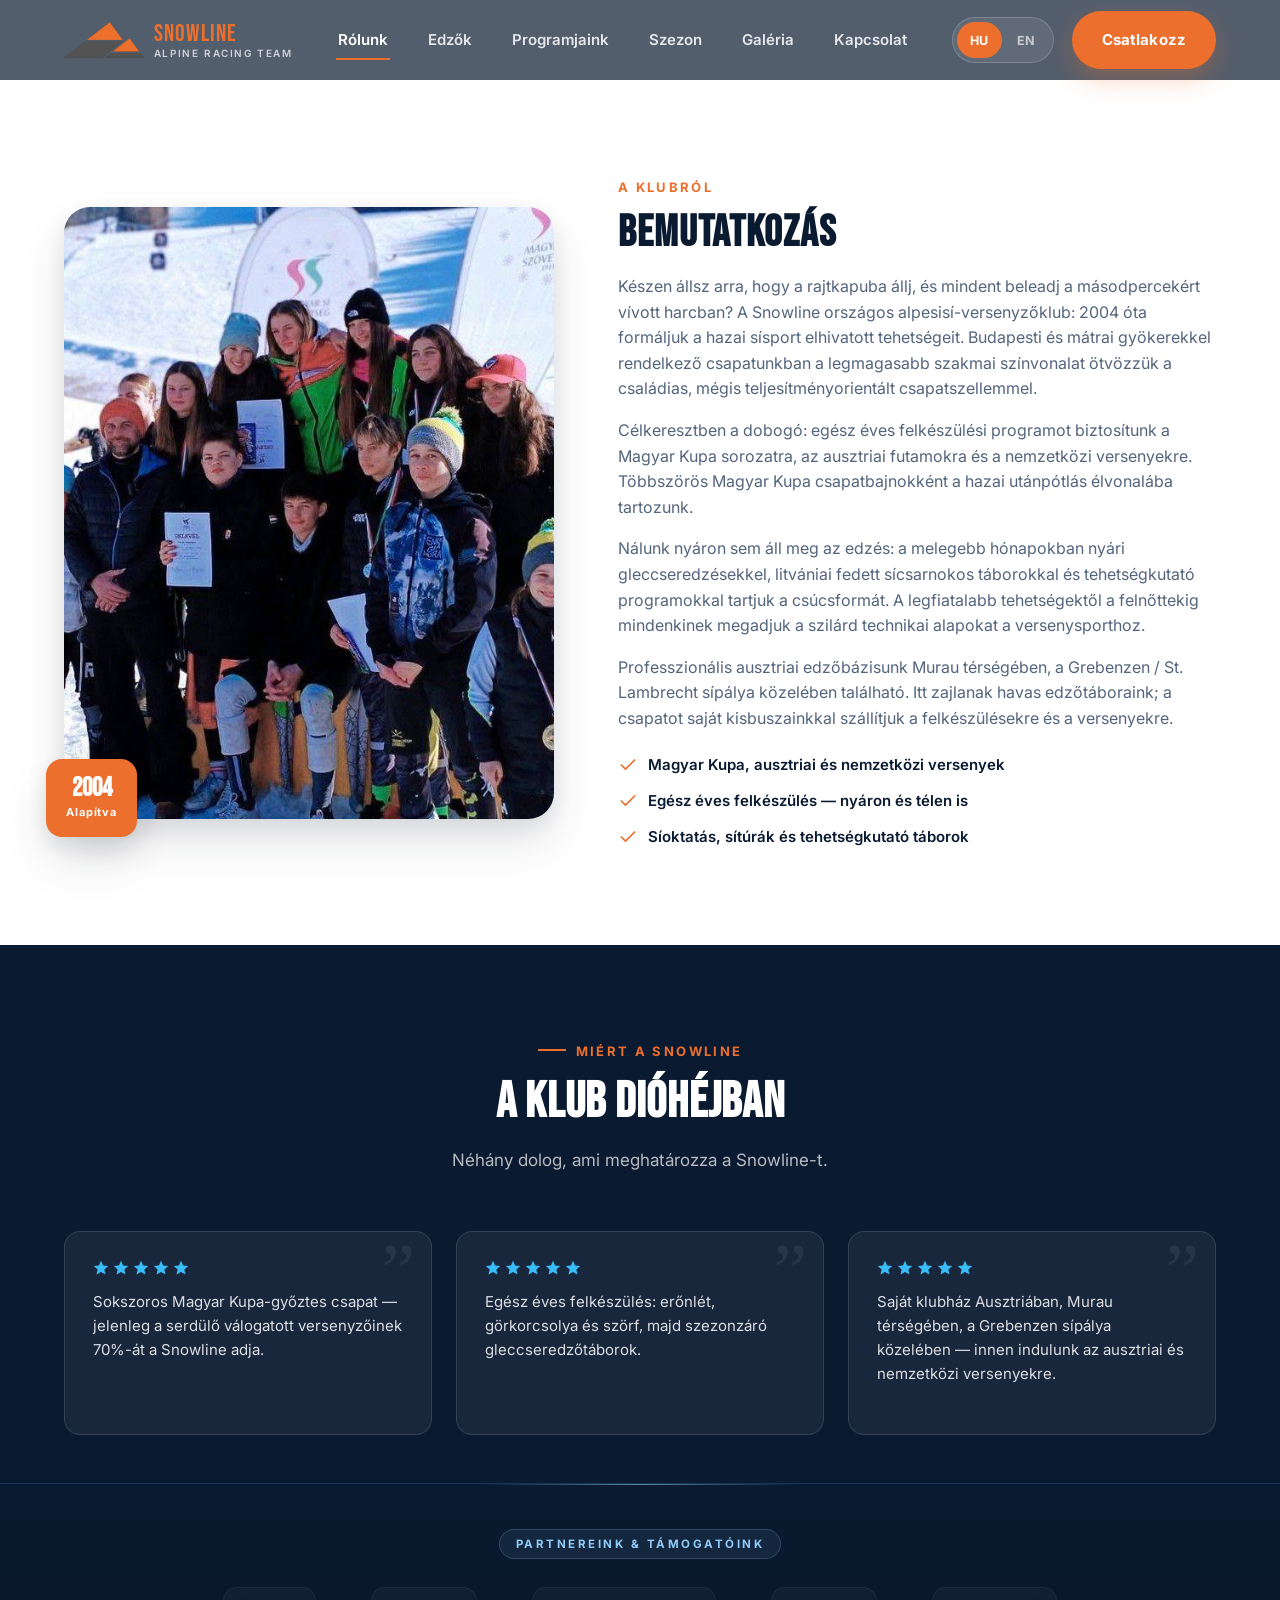
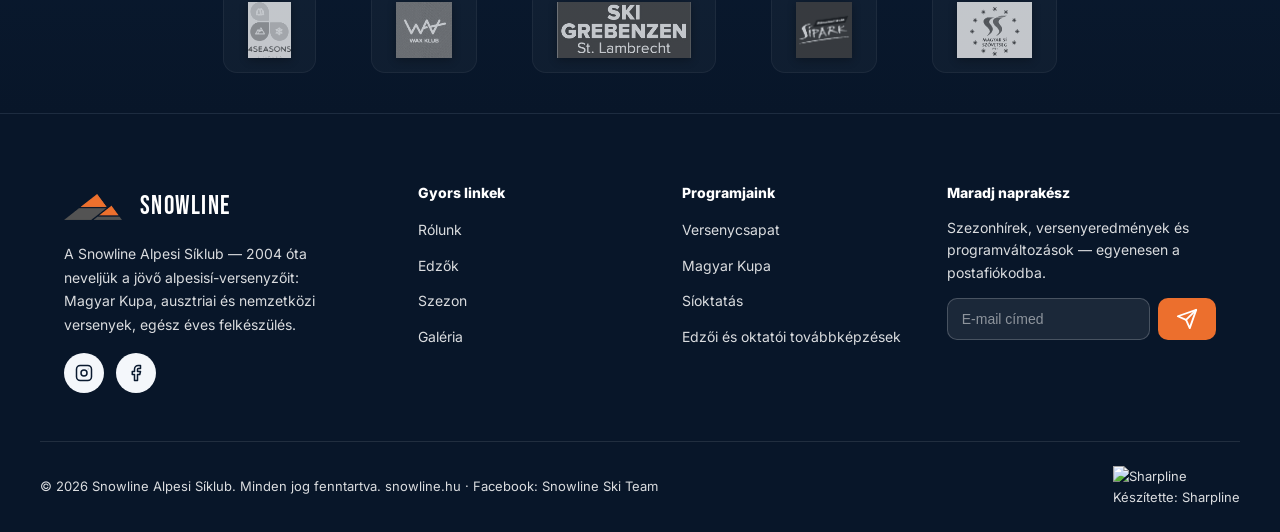
==== about.html @ 32fab5a8 "Add Sharpline credit badge to footer" ====
<!DOCTYPE html>
<html lang="en">
<head>
<meta charset="UTF-8">
<meta name="viewport" content="width=device-width, initial-scale=1.0">
<link rel="icon" type="image/png" href="/favicon-96x96.png" sizes="96x96" />
<link rel="icon" type="image/svg+xml" href="/favicon.svg" />
<link rel="shortcut icon" href="/favicon.ico" />
<link rel="apple-touch-icon" sizes="180x180" href="/apple-touch-icon.png" />
<meta name="apple-mobile-web-app-title" content="Snowline" />
<link rel="manifest" href="/site.webmanifest" />
<title>Rólunk — Snowline Alpesi Síklub</title>
<meta name="description" content="Built by skiers, for skiers. Meet the club and hear from our families and athletes.">
<link rel="preconnect" href="https://fonts.googleapis.com">
<link rel="preconnect" href="https://fonts.gstatic.com" crossorigin>
<link href="https://fonts.googleapis.com/css2?family=Bebas+Neue&family=Inter:wght@400;500;600;700;800&display=swap" rel="stylesheet">
<link rel="stylesheet" href="/styles.css">
</head>
<body>

<div class="scroll-progress" id="scrollProgress" aria-hidden="true"></div>

<a href="#main" class="skip-link" data-i18n="skip">Skip to content</a>


<header class="site-header">
  <div class="container nav">
    <a href="/" class="brand">
      <img src="/assets/logo-icon.png" alt="Snowline" class="brand-icon-img">
      <span class="brand-text">
        <span class="brand-name">Snowline</span>
        <span class="brand-sub">Alpine Racing Team</span>
      </span>
    </a>
    <nav class="nav-links" id="navLinks" aria-label="Primary">
      <a href="/about.html" aria-current="page" data-i18n="navAbout">About</a>
      <a href="/coaches.html" data-i18n="navCoaches">Coaches</a>
      <a href="/programs.html" data-i18n="navPrograms">Programs</a>
      <a href="/schedule.html" data-i18n="navSchedule">Schedule</a>
      <a href="/gallery.html" data-i18n="navGallery">Gallery</a>
      <a href="/contact.html" data-i18n="navContact">Contact</a>
      <a href="/contact.html" class="btn btn-primary mobile-cta" data-i18n="navJoin">Join the Team</a>
    </nav>
    <div class="nav-actions">
      <div class="lang-switch" role="group" aria-label="Nyelvválasztó / Language switch">
        <button type="button" id="btnHu" aria-pressed="true">HU</button>
        <button type="button" id="btnEn" aria-pressed="false">EN</button>
      </div>
      <a href="/contact.html" class="btn btn-primary" data-i18n="navJoin">Join the Team</a>
      <button class="nav-toggle" id="navToggle" aria-expanded="false" aria-controls="navLinks" aria-label="Toggle menu">
        <svg class="icon" id="menuIcon" viewBox="0 0 24 24" fill="none" stroke="currentColor" stroke-width="2" stroke-linecap="round" stroke-linejoin="round" aria-hidden="true"><line x1="4" y1="6" x2="20" y2="6"/><line x1="4" y1="12" x2="20" y2="12"/><line x1="4" y1="18" x2="20" y2="18"/></svg>
      </button>
    </div>
  </div>
</header>

<main id="main">

<!-- ABOUT -->
  <section class="about" id="about">
    <div class="container about-grid">
      <div class="about-media reveal reveal-left">
        <img src="/assets/about-club.jpg" alt="Snowline athletes at a Hungarian Cup awards ceremony">
        <div class="badge-since"><strong>2004</strong><span data-i18n="foundedLabel">Founded</span></div>
      </div>
      <div class="about-copy reveal reveal-right">
        <span class="eyebrow" data-i18n="aboutEyebrow">About the club</span>
        <h2 data-i18n="aboutH2">Built by skiers, for skiers</h2>
        <p data-i18n="aboutP1">Snowline Ski Club started with a handful of families sharing one van and one dream — to make competitive and recreational skiing accessible to every kid on the mountain. Today we run year-round conditioning, on-snow training camps and a full regional race calendar.</p>
        <p data-i18n="aboutP2">Racing is our core focus.</p>
        <p data-i18n="aboutP3">Ski lessons all year.</p>
        <p data-i18n="aboutP4">Our base in Austria.</p>
        <ul class="about-list">
          <li><svg class="icon" viewBox="0 0 24 24" fill="none" stroke="currentColor" stroke-width="2" stroke-linecap="round" stroke-linejoin="round" aria-hidden="true"><polyline points="20 6 9 17 4 12"/></svg><span data-i18n="aboutLi1">USSA / FIS affiliated training programs</span></li>
          <li><svg class="icon" viewBox="0 0 24 24" fill="none" stroke="currentColor" stroke-width="2" stroke-linecap="round" stroke-linejoin="round" aria-hidden="true"><polyline points="20 6 9 17 4 12"/></svg><span data-i18n="aboutLi2">On-hill and dryland conditioning</span></li>
          <li><svg class="icon" viewBox="0 0 24 24" fill="none" stroke="currentColor" stroke-width="2" stroke-linecap="round" stroke-linejoin="round" aria-hidden="true"><polyline points="20 6 9 17 4 12"/></svg><span data-i18n="aboutLi3">Gear rental partnerships for new families</span></li>
        </ul>
      </div>
    </div>
  </section>

<!-- TESTIMONIALS -->
  <section class="testimonials">
    <div class="container">
      <div class="section-head reveal reveal-blur">
        <span class="eyebrow" data-i18n="testiEyebrow">Families & athletes</span>
        <h2 data-i18n="testiH2">What People Say</h2>
        <p data-i18n="testiLead">Real feedback from the Snowline community.</p>
      </div>
      <div class="testi-grid">
        <div class="testi-card reveal">
          <div class="stars">
            <svg class="icon" fill="currentColor" viewBox="0 0 20 20" aria-hidden="true"><path d="M10 1l2.6 5.9 6.4.6-4.8 4.3 1.4 6.2L10 14.9 4.4 18l1.4-6.2L1 7.5l6.4-.6z"/></svg>
            <svg class="icon" fill="currentColor" viewBox="0 0 20 20" aria-hidden="true"><path d="M10 1l2.6 5.9 6.4.6-4.8 4.3 1.4 6.2L10 14.9 4.4 18l1.4-6.2L1 7.5l6.4-.6z"/></svg>
            <svg class="icon" fill="currentColor" viewBox="0 0 20 20" aria-hidden="true"><path d="M10 1l2.6 5.9 6.4.6-4.8 4.3 1.4 6.2L10 14.9 4.4 18l1.4-6.2L1 7.5l6.4-.6z"/></svg>
            <svg class="icon" fill="currentColor" viewBox="0 0 20 20" aria-hidden="true"><path d="M10 1l2.6 5.9 6.4.6-4.8 4.3 1.4 6.2L10 14.9 4.4 18l1.4-6.2L1 7.5l6.4-.6z"/></svg>
            <svg class="icon" fill="currentColor" viewBox="0 0 20 20" aria-hidden="true"><path d="M10 1l2.6 5.9 6.4.6-4.8 4.3 1.4 6.2L10 14.9 4.4 18l1.4-6.2L1 7.5l6.4-.6z"/></svg>
          </div>
          <p data-i18n="testi1Quote">"My daughter went from her first turns to racing gates in two seasons. The coaches genuinely care about every kid, not just the fastest ones."</p>
        </div>
        <div class="testi-card reveal">
          <div class="stars">
            <svg class="icon" fill="currentColor" viewBox="0 0 20 20" aria-hidden="true"><path d="M10 1l2.6 5.9 6.4.6-4.8 4.3 1.4 6.2L10 14.9 4.4 18l1.4-6.2L1 7.5l6.4-.6z"/></svg>
            <svg class="icon" fill="currentColor" viewBox="0 0 20 20" aria-hidden="true"><path d="M10 1l2.6 5.9 6.4.6-4.8 4.3 1.4 6.2L10 14.9 4.4 18l1.4-6.2L1 7.5l6.4-.6z"/></svg>
            <svg class="icon" fill="currentColor" viewBox="0 0 20 20" aria-hidden="true"><path d="M10 1l2.6 5.9 6.4.6-4.8 4.3 1.4 6.2L10 14.9 4.4 18l1.4-6.2L1 7.5l6.4-.6z"/></svg>
            <svg class="icon" fill="currentColor" viewBox="0 0 20 20" aria-hidden="true"><path d="M10 1l2.6 5.9 6.4.6-4.8 4.3 1.4 6.2L10 14.9 4.4 18l1.4-6.2L1 7.5l6.4-.6z"/></svg>
            <svg class="icon" fill="currentColor" viewBox="0 0 20 20" aria-hidden="true"><path d="M10 1l2.6 5.9 6.4.6-4.8 4.3 1.4 6.2L10 14.9 4.4 18l1.4-6.2L1 7.5l6.4-.6z"/></svg>
          </div>
          <p data-i18n="testi2Quote">"Best decision we made as a family. The freestyle program pushed my son technically while keeping it fun — he's never missed a practice."</p>
        </div>
        <div class="testi-card reveal">
          <div class="stars">
            <svg class="icon" fill="currentColor" viewBox="0 0 20 20" aria-hidden="true"><path d="M10 1l2.6 5.9 6.4.6-4.8 4.3 1.4 6.2L10 14.9 4.4 18l1.4-6.2L1 7.5l6.4-.6z"/></svg>
            <svg class="icon" fill="currentColor" viewBox="0 0 20 20" aria-hidden="true"><path d="M10 1l2.6 5.9 6.4.6-4.8 4.3 1.4 6.2L10 14.9 4.4 18l1.4-6.2L1 7.5l6.4-.6z"/></svg>
            <svg class="icon" fill="currentColor" viewBox="0 0 20 20" aria-hidden="true"><path d="M10 1l2.6 5.9 6.4.6-4.8 4.3 1.4 6.2L10 14.9 4.4 18l1.4-6.2L1 7.5l6.4-.6z"/></svg>
            <svg class="icon" fill="currentColor" viewBox="0 0 20 20" aria-hidden="true"><path d="M10 1l2.6 5.9 6.4.6-4.8 4.3 1.4 6.2L10 14.9 4.4 18l1.4-6.2L1 7.5l6.4-.6z"/></svg>
            <svg class="icon" fill="currentColor" viewBox="0 0 20 20" aria-hidden="true"><path d="M10 1l2.6 5.9 6.4.6-4.8 4.3 1.4 6.2L10 14.9 4.4 18l1.4-6.2L1 7.5l6.4-.6z"/></svg>
          </div>
          <p data-i18n="testi3Quote">"Joined as an adult beginner and felt welcomed from day one. Great community, patient instructors, and a genuinely fun way to spend winter."</p>
        </div>
      </div>
    </div>
  </section>

</main>
<!-- Snowline Partnerek Sáv -->
<section class="snowline-partners-bar">
  <div class="container">
    <div>
      <span class="partners-badge">Partnereink & Támogatóink</span>
    </div>
    <div class="partners-track">
      <a href="https://www.siiskola.com/work?gad_source=1&gad_campaignid=20469308582&gbraid=0AAAAAo4L7y77vUl71VgnxW22eJ8mOVg1D&gclid=EAIaIQobChMIx6670o7XlgMVWISDBx0uIhG-EAAYASAAEgL3AvD_BwE" target="_blank" rel="noopener noreferrer" class="partner-card" title="4Seasons Síiskola">
        <img src="assets/logo-4seasons.png" alt="4Seasons Síiskola" />
      </a>
      <a href="https://waxklub.hu/" target="_blank" rel="noopener noreferrer" class="partner-card" title="Wax Klub">
        <img src="assets/logo-waxklub.png" alt="Wax Klub" />
      </a>
      <a href="https://grebenzen.at/" target="_blank" rel="noopener noreferrer" class="partner-card" title="Grebenzen">
        <img src="assets/logo-grebenzen.png" alt="Grebenzen" />
      </a>
      <a href="https://www.sipark.hu/fooldal" target="_blank" rel="noopener noreferrer" class="partner-card" title="Mátraszentistván Sípark">
        <img src="assets/logo-matraszentistvan.png" alt="Mátraszentistván Sípark" />
      </a>
      <a href="https://www.skihungary.hu/" target="_blank" rel="noopener noreferrer" class="partner-card" title="Mátraszentistván Sípark">
        <img src="assets/logo-skihungary.png" alt="Mátraszentistván Sípark" />
      </a>
    </div>
  </div>
</section>
<footer>
  <div class="container footer-grid">
    <div class="footer-brand">
      <a href="/" class="brand" style="color:#fff;">
        <img src="/assets/logo-icon.png" alt="Snowline" class="footer-icon-img">
        Snowline
      </a>
      <p data-i18n="footerBrandDesc">A community ski club for young athletes and families — race training, freestyle coaching and season-long adventure on the mountain.</p>
      <div class="social-row" style="margin-top:16px;">
        <a href="https://www.instagram.com/snowline_ski_team/" target="_blank" rel="noopener" aria-label="Instagram"><svg class="icon" viewBox="0 0 24 24" fill="none" stroke="currentColor" stroke-width="2" stroke-linecap="round" stroke-linejoin="round" aria-hidden="true"><rect x="2" y="2" width="20" height="20" rx="5"/><circle cx="12" cy="12" r="4"/><circle cx="17.5" cy="6.5" r="0.6" fill="currentColor" stroke="none"/></svg></a>
        <a href="https://www.facebook.com/snowlineklub" target="_blank" rel="noopener" aria-label="Facebook"><svg class="icon" viewBox="0 0 24 24" fill="none" stroke="currentColor" stroke-width="2" stroke-linecap="round" stroke-linejoin="round" aria-hidden="true"><path d="M18 2h-3a5 5 0 00-5 5v3H7v4h3v8h4v-8h3l1-4h-4V7a1 1 0 011-1h3z"/></svg></a>
      </div>
    </div>
    <div class="footer-col">
      <h4 data-i18n="footerQuickLinks">Quick Links</h4>
      <ul>
        <li><a href="/about.html" data-i18n="navAbout">About</a></li>
        <li><a href="/coaches.html" data-i18n="navCoaches">Coaches</a></li>
        <li><a href="/schedule.html" data-i18n="navSchedule">Schedule</a></li>
        <li><a href="/gallery.html" data-i18n="navGallery">Gallery</a></li>
      </ul>
    </div>
    <div class="footer-col">
      <h4 data-i18n="footerPrograms">Programs</h4>
      <ul>
        <li><a href="/programs.html" data-i18n="card1Title">Youth Development</a></li>
        <li><a href="/programs.html" data-i18n="footerAlpineRacing">Alpine Racing</a></li>
        <li><a href="/programs.html" data-i18n="card3Title">Freestyle & Freeride</a></li>
        <li><a href="/programs.html" data-i18n="card4Title">Adult Recreational</a></li>
      </ul>
    </div>
    <div class="footer-col">
      <h4 data-i18n="footerStayUpdated">Stay Updated</h4>
      <p style="font-size:14px;margin-bottom:14px;" data-i18n="footerNewsletterDesc">Season announcements, race results and schedule changes — straight to your inbox.</p>
      <form class="newsletter" onsubmit="event.preventDefault();">
        <label for="newsletterEmail" class="sr-only" style="position:absolute;width:1px;height:1px;overflow:hidden;clip:rect(0,0,0,0);" data-i18n="footerNewsletterLabel">Email address</label>
        <input type="email" id="newsletterEmail" placeholder="Your email" required data-i18n-placeholder="footerNewsletterPh">
        <button type="submit" aria-label="Subscribe">
          <svg class="icon" width="16" height="16" viewBox="0 0 24 24" fill="none" stroke="currentColor" stroke-width="2" stroke-linecap="round" stroke-linejoin="round" aria-hidden="true"><line x1="22" y1="2" x2="11" y2="13"/><polygon points="22 2 15 22 11 13 2 9 22 2"/></svg>
        </button>
      </form>
    </div>
  </div>
  <div class="container footer-bottom">
    <div class="footer-legal">
      <span data-i18n="footerCopyright">© 2026 Snowline Ski Club. All rights reserved.</span>
      <span data-i18n="footerTemplateNote">Template by Snowline · Replace with your legal / privacy links</span>
    </div>
    <a href="#" target="_blank" rel="noopener" class="credit-badge">
      <img src="/assets/sharpline-mark.png" alt="Sharpline" class="credit-badge-icon">
      <span data-i18n="footerCredit">Készítette: Sharpline</span>
    </a>
  </div>
</footer>
<script src="/i18n.js"></script>
<script src="/main.js"></script>
</body>
</html>
---- styles.css ----
:root{
    --color-primary:#0A1A30;
    --color-primary-light:#16294A;
    --color-primary-soft:#22345A;
    --color-background:#FFFFFF;
    --color-surface:#F4F7FB;
    --color-surface-2:#EAF0F8;
    --color-accent:#EC6F2D;
    --color-accent-dark:#B8541E;
    --color-ice:#38BDF8;
    --color-teal:#0FB88A;
    --color-violet:#7C6FF0;
    --color-text:#0A1A30;
    --color-text-muted:#54657C;
    --color-border:#E4EAF2;
    --color-on-primary:#FFFFFF;
    --color-on-accent:#FFFFFF;
    --font-display:'Bebas Neue', sans-serif;
    --font-body:'Inter', sans-serif;
    --radius-sm:10px;
    --radius-md:16px;
    --radius-lg:26px;
    --shadow-sm:0 1px 2px rgba(10,26,48,0.04), 0 4px 12px rgba(10,26,48,0.06);
    --shadow-md:0 8px 24px rgba(10,26,48,0.10), 0 24px 48px rgba(10,26,48,0.10);
    --shadow-lg:0 12px 32px rgba(10,26,48,0.14), 0 40px 80px rgba(10,26,48,0.16);
    --container:1200px;
    --nav-h:80px;
    --nav-h-scrolled:64px;
    --ease-out:cubic-bezier(0.16,1,0.3,1);
    --ease-in-out:cubic-bezier(0.65,0,0.35,1);
  }

  *,*::before,*::after{box-sizing:border-box;}
  html{scroll-behavior:smooth;}
  @media (prefers-reduced-motion: reduce){
    html{scroll-behavior:auto;}
    *,*::before,*::after{animation-duration:0.001ms !important;animation-iteration-count:1 !important;transition-duration:0.001ms !important;scroll-behavior:auto !important;}
  }
  body{
    margin:0;
    font-family:var(--font-body);
    color:var(--color-text);
    background:var(--color-background);
    font-size:16px;
    line-height:1.6;
    -webkit-font-smoothing:antialiased;
  }
  img,svg{display:block;max-width:100%;}
  a{color:inherit;text-decoration:none;}
  ul{list-style:none;margin:0;padding:0;}
  h1,h2,h3,h4{margin:0;font-family:var(--font-display);letter-spacing:0.02em;line-height:1.05;text-transform:uppercase;}
  p{margin:0;}
  button{font-family:inherit;cursor:pointer;}

  a:focus-visible, button:focus-visible, input:focus-visible, textarea:focus-visible{
    outline:3px solid var(--color-ice);
    outline-offset:2px;
    border-radius:4px;
  }

  .skip-link{
    position:absolute;left:-9999px;top:0;background:var(--color-accent);color:#fff;
    padding:12px 20px;z-index:1000;border-radius:0 0 8px 0;font-weight:600;
  }
  .skip-link:focus{left:0;}

  .container{width:100%;max-width:var(--container);margin:0 auto;padding:0 24px;}
  .eyebrow{
    font-family:var(--font-body);font-weight:700;letter-spacing:0.18em;text-transform:uppercase;
    font-size:13px;color:var(--color-accent);
  }
  .section-head{max-width:660px;margin:0 auto 56px;text-align:center;}
  .section-head .eyebrow{display:block;margin-bottom:14px;}
  .section-head h2{font-size:clamp(32px,5vw,50px);color:var(--color-primary);letter-spacing:0.015em;}
  .section-head p{margin-top:18px;color:var(--color-text-muted);font-size:17px;line-height:1.65;}
  .section-head .eyebrow::before{
    content:"";display:inline-block;width:28px;height:2px;background:var(--color-accent);
    vertical-align:middle;margin-right:10px;transform:translateY(-2px);
  }
  section{padding:96px 0;}
  @media (max-width:768px){ section{padding:64px 0;} }

  .btn{
    display:inline-flex;align-items:center;justify-content:center;gap:8px;
    padding:15px 28px;border-radius:100px;font-weight:700;font-size:15px;letter-spacing:0.01em;
    border:2px solid transparent;position:relative;overflow:hidden;
    transition:transform 260ms var(--ease-out), box-shadow 260ms var(--ease-out), background-color 200ms ease, color 200ms ease;
    min-height:44px;white-space:nowrap;
  }
  .btn:hover{transform:translateY(-2px);}
  .btn:active{transform:translateY(0);}
  .btn .icon{transition:transform 260ms var(--ease-out);}
  .btn:hover .icon{transform:translateX(3px);}
  .btn-primary{background:var(--color-accent);color:var(--color-on-accent);box-shadow:0 10px 24px rgba(236,111,45,0.32);}
  .btn-primary:hover{background:var(--color-accent-dark);box-shadow:0 16px 34px rgba(236,111,45,0.4);}
  .btn-primary::after{
    content:"";position:absolute;top:0;left:-60%;width:36%;height:100%;
    background:linear-gradient(120deg, transparent, rgba(255,255,255,0.4), transparent);
    transform:skewX(-20deg);transition:left 550ms ease;pointer-events:none;
  }
  .btn-primary:hover::after{left:120%;}
  .btn-outline{border-color:rgba(255,255,255,0.6);color:#fff;}
  .btn-outline:hover{background:rgba(255,255,255,0.12);}
  .btn-dark-outline{border-color:var(--color-primary);color:var(--color-primary);}
  .btn-dark-outline:hover{background:var(--color-primary);color:#fff;}

  .icon{width:22px;height:22px;flex-shrink:0;}

  /* ---------- NAV ---------- */
  header.site-header{
    position:sticky;top:0;z-index:500;
    border-bottom:1px solid rgba(255,255,255,0.08);
    transition:border-color 300ms ease;
  }
  header.site-header.scrolled{border-bottom-color:rgba(255,255,255,0.12);}
  /* Blur lives on a pseudo-element (not the header itself) so header never
     becomes a containing block for its fixed-position mobile nav panel —
     backdrop-filter/transform/filter on an ancestor would otherwise hijack
     position:fixed descendants away from the viewport. */
  header.site-header::before{
    content:"";position:absolute;inset:0;z-index:-1;
    background:rgba(10,26,48,0.7);
    backdrop-filter:blur(10px);
    -webkit-backdrop-filter:blur(10px);
    transition:background-color 300ms ease, box-shadow 300ms ease;
  }
  header.site-header.scrolled::before{
    background:rgba(10,26,48,0.92);
    box-shadow:0 8px 30px rgba(6,14,28,0.35);
  }
  .nav{
    height:var(--nav-h);display:flex;align-items:center;justify-content:space-between;
    transition:height 300ms var(--ease-out);
  }
  header.site-header.scrolled .nav{height:var(--nav-h-scrolled);}
  .brand,.nav .icon{transition:transform 300ms var(--ease-out);}
  header.site-header.scrolled .brand{transform:scale(0.92);}
  .brand{display:flex;align-items:center;gap:10px;color:#fff;font-family:var(--font-display);font-size:26px;letter-spacing:0.06em;}
  .brand .icon{width:30px;height:30px;color:var(--color-ice);}
  .brand-icon{width:34px;height:34px;color:var(--color-accent);flex-shrink:0;}
  .brand-icon-img{height:36px;width:auto;flex-shrink:0;display:block;}
  .footer-icon-img{height:26px;width:auto;flex-shrink:0;display:inline-block;vertical-align:middle;margin-right:8px;}
  .brand-text{display:flex;flex-direction:column;line-height:1.05;}
  .brand-name{font-family:var(--font-display);font-size:24px;letter-spacing:0.05em;text-transform:uppercase;color:var(--color-accent);}
  .brand-sub{font-family:var(--font-body);font-size:10px;font-weight:600;letter-spacing:0.16em;text-transform:uppercase;color:rgba(255,255,255,0.72);margin-top:2px;}
  .nav-links{display:flex;align-items:center;gap:36px;}
  .nav-links a{
    color:rgba(255,255,255,0.85);font-weight:600;font-size:15px;position:relative;padding:6px 2px;
    transition:color 200ms ease;
  }
  .nav-links a::after{
    content:"";position:absolute;left:0;bottom:-2px;height:2px;width:0;background:var(--color-accent);
    transition:width 200ms ease;
  }
  .nav-links a:hover{color:#fff;}
  .nav-links a:hover::after{width:100%;}
  .nav-actions{display:flex;align-items:center;gap:18px;}
  .nav-toggle{
    display:none;background:none;border:none;color:#fff;padding:8px;min-width:44px;min-height:44px;
    align-items:center;justify-content:center;
  }

  @media (max-width:920px){
    .nav-links{
      position:fixed;top:var(--nav-h);left:0;right:0;bottom:0;
      background:var(--color-primary);flex-direction:column;justify-content:flex-start;
      padding:32px 24px;gap:8px;transform:translateX(100%);transition:transform 280ms ease;
      overflow-y:auto;
    }
    .nav-links.open{transform:translateX(0);}
    .nav-links a{display:block;width:100%;padding:14px 8px;font-size:18px;border-bottom:1px solid rgba(255,255,255,0.08);}
    .nav-actions .btn-primary{display:none;}
    .nav-links.open ~ .nav-toggle,
    .nav-toggle{display:inline-flex;}
    .nav-links .mobile-cta{display:block;margin-top:16px;}
  }
  .mobile-cta{display:none;}
  @media (max-width:920px){ .mobile-cta{display:inline-flex;} }

  .lang-switch{
    display:flex;align-items:center;background:rgba(255,255,255,0.08);border:1px solid rgba(255,255,255,0.18);
    border-radius:100px;padding:4px;gap:2px;flex-shrink:0;
  }
  .lang-switch button{
    border:none;background:transparent;padding:7px 13px;border-radius:100px;font-weight:700;font-size:12.5px;
    letter-spacing:0.03em;color:rgba(255,255,255,0.65);transition:background-color 200ms ease, color 200ms ease;min-height:36px;
  }
  .lang-switch button[aria-pressed="true"]{background:var(--color-accent);color:#fff;}

  /* ---------- HERO ---------- */
  .hero{
    position:relative;overflow:hidden;
    background:var(--color-primary);
    color:#fff;padding:0;
  }
  .hero-visual{
    position:relative;width:100%;aspect-ratio:1920/1071;max-height:760px;overflow:hidden;background:#0B1B33;
  }
  .hero-visual img{
    width:100%;height:100%;object-fit:cover;object-position:center 40%;display:block;
    will-change:transform;
  }
  /* JS sets --parallax (px); scale gives headroom so the shift never shows an edge */
  .hero-visual img{transform:translate3d(0,var(--parallax,0px),0) scale(1.14);}
  .hero-visual::before{
    content:"";position:absolute;inset:0;pointer-events:none;z-index:1;
    background:
      linear-gradient(100deg, rgba(6,14,28,0.94) 0%, rgba(6,14,28,0.74) 26%, rgba(6,14,28,0.16) 52%, transparent 68%),
      linear-gradient(0deg, rgba(6,14,28,0.5) 0%, transparent 34%);
  }
  /* Clean fade where the hero meets the page below */
  .hero-visual::after{
    content:"";position:absolute;left:0;right:0;bottom:0;height:80px;z-index:2;pointer-events:none;
    background:linear-gradient(180deg, transparent 0%, var(--color-surface) 100%);
  }
  @media (max-width:760px){ .hero-visual::after{height:48px;} }
  .hero-inner{
    position:absolute;inset:0;z-index:2;display:flex;align-items:center;text-align:left;padding-top:76px;
  }
  .hero-text{max-width:540px;}
  .hero-inner .eyebrow{color:var(--color-ice);}
  .hero h1{
    font-size:clamp(38px,5.6vw,68px);margin:18px 0 0;max-width:none;color:#fff;text-align:left;
  }
  .hero h1 span{color:var(--color-accent);}
  .hero-sub{
    max-width:460px;margin:20px 0 0;color:rgba(255,255,255,0.85);font-size:17px;
  }
  .hero-ctas{display:flex;gap:16px;justify-content:flex-start;flex-wrap:wrap;margin-top:32px;}
  /* Hero intro — children rise in on load, staggered */
  .hero-text > *{opacity:0;transform:translateY(24px);animation:heroIn 800ms var(--ease-out) forwards;}
  .hero-text > *:nth-child(1){animation-delay:120ms;}
  .hero-text > *:nth-child(2){animation-delay:240ms;}
  .hero-text > *:nth-child(3){animation-delay:360ms;}
  .hero-text > *:nth-child(4){animation-delay:480ms;}
  @keyframes heroIn{to{opacity:1;transform:none;}}
  @media (prefers-reduced-motion: reduce){
    .hero-text > *{opacity:1 !important;transform:none !important;animation:none !important;}
  }
  .hero-stats{
    position:relative;z-index:3;display:grid;grid-template-columns:repeat(3,1fr);
    border-top:1px solid rgba(255,255,255,0.14);background:rgba(6,14,28,0.4);
  }
  .hero-stats div{
    text-align:center;padding:22px 12px 24px;border-left:1px solid rgba(255,255,255,0.14);
  }
  .hero-stats div:first-child{border-left:none;}
  .hero-stats div::before{content:"";display:block;width:22px;height:2px;background:var(--color-accent);margin:0 auto 12px;}
  .hero-stats strong{display:block;font-family:var(--font-display);font-size:clamp(28px,4vw,42px);color:var(--color-ice);font-variant-numeric:tabular-nums;}
  .hero-stats span{font-size:12.5px;color:rgba(255,255,255,0.7);letter-spacing:0.08em;text-transform:uppercase;}
  @media (max-width:700px){
    .hero-stats{grid-template-columns:repeat(2,1fr);}
    .hero-stats div:nth-child(3){border-left:none;}
  }
  @media (max-width:760px){
    .hero-visual{aspect-ratio:16/11;max-height:none;}
    .hero-visual::before{background:linear-gradient(180deg, rgba(6,14,28,0.05) 0%, rgba(6,14,28,0.05) 60%, rgba(6,14,28,0.55) 100%);}
    .hero-inner{position:relative;inset:auto;display:block;padding:32px 0 8px;}
    .hero-text{max-width:100%;}
    .hero h1{font-size:clamp(34px,10vw,52px);}
  }

  /* ---------- VALUE STRIP ---------- */
  .value-strip{background:var(--color-surface);padding:48px 0;}
  .value-grid{display:grid;grid-template-columns:repeat(4,1fr);gap:24px;}
  .value-item{display:flex;align-items:center;gap:14px;}
  .value-item .icon-badge{
    width:48px;height:48px;border-radius:50%;background:#fff;box-shadow:var(--shadow-sm);
    display:flex;align-items:center;justify-content:center;flex-shrink:0;color:var(--color-accent);
  }
  .value-item:nth-child(1) .icon-badge{color:var(--color-accent);box-shadow:0 8px 20px rgba(236,111,45,0.22);}
  .value-item:nth-child(2) .icon-badge{color:var(--color-ice);box-shadow:0 8px 20px rgba(56,189,248,0.24);}
  .value-item:nth-child(3) .icon-badge{color:var(--color-teal);box-shadow:0 8px 20px rgba(15,184,138,0.22);}
  .value-item:nth-child(4) .icon-badge{color:var(--color-violet);box-shadow:0 8px 20px rgba(124,111,240,0.22);}
  .value-item strong{display:block;font-size:15px;color:var(--color-primary);}
  .value-item span{font-size:13px;color:var(--color-text-muted);}
  @media (min-width:921px){ .value-item:nth-child(2),.value-item:nth-child(4){transform:translateY(14px);} }
  @media (max-width:920px){ .value-grid{grid-template-columns:repeat(2,1fr);} }
  @media (max-width:560px){ .value-grid{grid-template-columns:1fr;} }

  /* ---------- ABOUT ---------- */
  .about{padding:96px 0;}
  .about-grid{display:grid;grid-template-columns:0.9fr 1.1fr;gap:64px;align-items:center;}
  .about-media{position:relative;}
  .placeholder-block{
    border:2px dashed var(--color-border);border-radius:var(--radius-lg);
    background:var(--color-surface);
    display:flex;flex-direction:column;align-items:center;justify-content:center;gap:10px;
    color:var(--color-text-muted);text-align:center;padding:24px;
  }
  .about-media .placeholder-block{aspect-ratio:4/5;}
  .placeholder-block .icon{width:36px;height:36px;color:#9AA9C0;}
  .placeholder-block small{font-size:12px;letter-spacing:0.04em;text-transform:uppercase;font-weight:700;color:#9AA9C0;}
  .badge-since{
    position:absolute;bottom:-18px;left:-18px;background:var(--color-accent);color:#fff;
    border-radius:var(--radius-md);padding:16px 20px;box-shadow:var(--shadow-md);font-family:var(--font-display);
    text-align:center;line-height:1.1;
  }
  .badge-since strong{display:block;font-size:26px;}
  .badge-since span{font-size:11px;letter-spacing:0.08em;font-family:var(--font-body);font-weight:700;}
  .about-copy .eyebrow{display:block;margin-bottom:12px;}
  .about-copy h2{font-size:clamp(30px,4vw,44px);color:var(--color-primary);margin-bottom:18px;}
  .about-copy p{color:var(--color-text-muted);font-size:16px;margin-bottom:16px;}
  .about-list{margin-top:22px;display:grid;gap:12px;}
  .about-list li{display:flex;gap:10px;align-items:flex-start;font-weight:600;font-size:15px;color:var(--color-primary);}
  .about-list .icon{width:20px;height:20px;color:var(--color-accent);margin-top:2px;}
  @media (max-width:900px){
    .about-grid{grid-template-columns:1fr;gap:56px;}
    .about-media{order:2;}
  }

  /* ---------- PROGRAMS ---------- */
  .programs{background:var(--color-surface);}
  .card-grid{display:grid;grid-template-columns:repeat(4,1fr);gap:24px;}
  .program-card{
    background:#fff;border-radius:6px 28px 6px 6px;padding:32px 24px 28px;box-shadow:var(--shadow-sm);
    transition:transform 300ms var(--ease-out), box-shadow 300ms var(--ease-out), border-color 300ms ease;
    border:1px solid var(--color-border);position:relative;overflow:hidden;
  }
  .program-card::before{content:"";position:absolute;top:0;left:0;right:0;height:4px;background:var(--color-accent);}
  .program-card:nth-child(1)::before{background:var(--color-ice);}
  .program-card:nth-child(2)::before{background:var(--color-accent);}
  .program-card:nth-child(3)::before{background:var(--color-teal);}
  .program-card:nth-child(4)::before{background:var(--color-violet);}
  .program-card:hover{transform:translateY(-8px);border-color:#D4DEEC;}
  .program-card:nth-child(1):hover{box-shadow:0 20px 40px rgba(56,189,248,0.22);}
  .program-card:nth-child(2):hover{box-shadow:0 20px 40px rgba(236,111,45,0.24);}
  .program-card:nth-child(3):hover{box-shadow:0 20px 40px rgba(15,184,138,0.22);}
  .program-card:nth-child(4):hover{box-shadow:0 20px 40px rgba(124,111,240,0.24);}
  .program-card .icon-badge{
    width:52px;height:52px;border-radius:50%;background:var(--color-primary);color:var(--color-ice);
    display:flex;align-items:center;justify-content:center;margin-bottom:18px;
    transition:transform 300ms var(--ease-out), background-color 300ms ease;
  }
  .program-card:nth-child(1) .icon-badge{background:var(--color-ice);color:#06283F;}
  .program-card:nth-child(2) .icon-badge{background:var(--color-accent);color:#fff;}
  .program-card:nth-child(3) .icon-badge{background:var(--color-teal);color:#06342A;}
  .program-card:nth-child(4) .icon-badge{background:var(--color-violet);color:#fff;}
  .program-card:hover .icon-badge{transform:translateY(-2px) scale(1.05);}
  .program-card h3{font-family:var(--font-body);font-weight:800;text-transform:none;letter-spacing:0;font-size:19px;color:var(--color-primary);}
  .program-age{display:inline-block;margin:10px 0 12px;font-size:12px;font-weight:700;letter-spacing:0.04em;color:var(--color-accent);background:#FFF1EC;padding:4px 10px;border-radius:100px;}
  .program-card:nth-child(1) .program-age{color:#0369A1;background:#E7F3FF;}
  .program-card:nth-child(3) .program-age{color:#0F766E;background:#E6FBF6;}
  .program-card:nth-child(4) .program-age{color:#5B21B6;background:#F1EEFF;}
  .program-card p{color:var(--color-text-muted);font-size:14.5px;margin-bottom:16px;}
  .card-link{display:inline-flex;align-items:center;gap:6px;font-weight:700;font-size:14px;color:var(--color-primary);}
  .card-link .icon{width:16px;height:16px;transition:transform 200ms ease;}
  .card-link:hover .icon{transform:translateX(4px);}
  @media (max-width:1000px){ .card-grid{grid-template-columns:repeat(2,1fr);} }
  @media (max-width:560px){ .card-grid{grid-template-columns:1fr;} }

  /* ---------- COACHES ---------- */
  .coach-grid{display:grid;grid-template-columns:repeat(4,1fr);gap:24px;}
  .coach-card{text-align:center;transition:transform 300ms var(--ease-out);}
  .coach-card:hover{transform:translateY(-6px);}
  .coach-avatar{
    width:100%;aspect-ratio:1;border-radius:50%;background:var(--color-primary);
    display:flex;align-items:center;justify-content:center;color:var(--color-ice);
    margin-bottom:18px;position:relative;overflow:hidden;
    box-shadow:0 0 0 4px rgba(56,189,248,0.16);transition:box-shadow 300ms var(--ease-out), transform 300ms var(--ease-out);
  }
  .coach-card:nth-child(4n+2) .coach-avatar{box-shadow:0 0 0 4px rgba(236,111,45,0.18);}
  .coach-card:nth-child(4n+3) .coach-avatar{box-shadow:0 0 0 4px rgba(15,184,138,0.18);}
  .coach-card:nth-child(4n+4) .coach-avatar{box-shadow:0 0 0 4px rgba(124,111,240,0.18);}
  .coach-card:hover .coach-avatar{transform:translateY(-4px);box-shadow:var(--shadow-lg);}
  .coach-avatar .icon{width:44%;height:44%;color:rgba(255,255,255,0.85);}
  .coach-card h3{font-family:var(--font-body);font-weight:800;letter-spacing:0;text-transform:none;font-size:17px;color:var(--color-primary);}
  .coach-role{display:block;color:var(--color-accent);font-weight:700;font-size:13px;margin:4px 0 10px;}
  .coach-card p{color:var(--color-text-muted);font-size:14px;}
  .coach-social{display:flex;gap:10px;justify-content:center;margin-top:14px;}
  .coach-social a{
    width:34px;height:34px;border-radius:50%;background:var(--color-surface);display:flex;align-items:center;justify-content:center;
    color:var(--color-primary);transition:background-color 200ms ease,color 200ms ease;
  }
  .coach-social a:hover{background:var(--color-primary);color:#fff;}
  .coach-social .icon{width:16px;height:16px;}
  @media (max-width:1000px){ .coach-grid{grid-template-columns:repeat(2,1fr);gap:32px 24px;} }

  /* ---------- SCHEDULE ---------- */
  .schedule-list{display:flex;flex-direction:column;gap:14px;max-width:880px;margin:0 auto;}
  .schedule-row{
    display:grid;grid-template-columns:90px 1fr auto auto;align-items:center;gap:20px;
    background:#fff;border:1px solid var(--color-border);border-radius:var(--radius-md);padding:18px 22px;
    transition:box-shadow 200ms ease, transform 200ms ease;
  }
  .schedule-row:hover{box-shadow:var(--shadow-sm);transform:translateY(-2px);}
  .date-badge{
    background:var(--color-primary);color:#fff;border-radius:var(--radius-sm);text-align:center;padding:10px 6px;
    font-family:var(--font-display);line-height:1;
  }
  .date-badge strong{display:block;font-size:24px;}
  .date-badge span{font-size:11px;letter-spacing:0.06em;font-family:var(--font-body);font-weight:700;}
  .schedule-info h4{font-family:var(--font-body);font-weight:800;text-transform:none;letter-spacing:0;font-size:16px;color:var(--color-primary);}
  .schedule-info span{font-size:13.5px;color:var(--color-text-muted);}
  .tag{
    font-size:11px;font-weight:800;letter-spacing:0.05em;text-transform:uppercase;padding:6px 12px;border-radius:100px;white-space:nowrap;
  }
  .tag-training{background:#E7F3FF;color:#0369A1;}
  .tag-race{background:#FFEFEA;color:var(--color-accent-dark);}
  .tag-event{background:#EEF2FF;color:#4338CA;}
  .tag-junior{background:#EAF7EE;color:#15803D;}
  .tag-travel{background:#FEF9E7;color:#92720B;}
  @media (max-width:640px){
    .schedule-row{grid-template-columns:70px 1fr;grid-template-areas:"date info" "date tags";}
    .date-badge{grid-area:date;}
    .schedule-info{grid-area:info;}
    .schedule-row .tag{grid-area:tags;justify-self:start;}
  }

  /* ---------- GALLERY (Pinterest-style masonry) ---------- */
  .gallery-grid{
    column-count:4;column-gap:16px;
  }
  .gallery-grid .g-item{
    break-inside:avoid;-webkit-column-break-inside:avoid;margin-bottom:16px;border-radius:var(--radius-md);overflow:hidden;
  }
  @media (max-width:900px){ .gallery-grid{column-count:3;column-gap:12px;} .gallery-grid .g-item{margin-bottom:12px;} }
  @media (max-width:640px){ .gallery-grid{column-count:2;} }
  @media (max-width:420px){ .gallery-grid{column-count:1;} }

  /* ---------- LIGHTBOX ---------- */
  .lightbox{
    position:fixed;inset:0;z-index:200;display:flex;flex-direction:column;align-items:center;justify-content:center;
    background:rgba(6,14,28,0.94);opacity:0;visibility:hidden;transition:opacity .25s ease;padding:32px;
  }
  .lightbox.open{opacity:1;visibility:visible;}
  .lightbox-figure{max-width:min(92vw,1100px);max-height:88vh;display:flex;flex-direction:column;align-items:center;margin:0;}
  .lightbox-figure img{
    max-width:100%;max-height:78vh;width:auto;height:auto;object-fit:contain;border-radius:var(--radius-md);
    box-shadow:0 30px 80px rgba(0,0,0,0.5);transform:scale(.96);transition:transform .3s ease;
  }
  .lightbox.open .lightbox-figure img{transform:scale(1);}
  .lightbox-figure figcaption{
    margin-top:16px;color:rgba(255,255,255,0.88);font-size:14px;letter-spacing:0.02em;text-align:center;
  }
  .lightbox-close{
    position:absolute;top:20px;right:20px;width:44px;height:44px;border-radius:50%;
    background:rgba(255,255,255,0.08);border:1px solid rgba(255,255,255,0.2);color:#fff;
    display:flex;align-items:center;justify-content:center;cursor:pointer;transition:background .2s ease;
  }
  .lightbox-close:hover{background:rgba(255,255,255,0.18);}
  .lightbox-nav{
    position:absolute;top:50%;transform:translateY(-50%);width:52px;height:52px;border-radius:50%;
    background:rgba(255,255,255,0.08);border:1px solid rgba(255,255,255,0.2);color:#fff;
    display:flex;align-items:center;justify-content:center;cursor:pointer;transition:background .2s ease;z-index:5;
  }
  .lightbox-nav:hover{background:rgba(255,255,255,0.18);}
  .lightbox-prev{left:20px;}
  .lightbox-next{right:20px;}
  .lightbox-counter{
    position:absolute;bottom:20px;left:50%;transform:translateX(-50%);color:rgba(255,255,255,0.75);
    font-size:13px;letter-spacing:0.04em;
  }
  @media (max-width:640px){
    .lightbox-nav{width:40px;height:40px;}
    .lightbox-prev{left:8px;}
    .lightbox-next{right:8px;}
  }

  /* ---------- TESTIMONIALS ---------- */
  .testimonials{background:var(--color-primary);color:#fff;margin-bottom:0;padding-bottom:48px;}
  .testimonials .section-head h2{color:#fff;}
  .testimonials .section-head p{color:rgba(255,255,255,0.7);}
  .testi-grid{display:grid;grid-template-columns:repeat(3,1fr);gap:24px;}
  .testi-card{
    background:rgba(255,255,255,0.06);border:1px solid rgba(255,255,255,0.12);border-radius:var(--radius-md);
    padding:28px;position:relative;overflow:hidden;transition:transform 300ms var(--ease-out), background 300ms ease;
  }
  .testi-card:hover{transform:translateY(-4px);background:rgba(255,255,255,0.09);}
  .testi-card::after{
    content:"\201D";position:absolute;top:0px;right:16px;font-family:Georgia,serif;font-size:76px;line-height:1;
    color:rgba(255,255,255,0.07);pointer-events:none;
  }
  .stars{display:flex;gap:4px;color:var(--color-ice);margin-bottom:14px;}
  .stars .icon{width:16px;height:16px;}
  .testi-card p{color:rgba(255,255,255,0.85);font-size:15px;margin-bottom:20px;}
  .testi-person{display:flex;align-items:center;gap:12px;}
  .testi-avatar{
    width:42px;height:42px;border-radius:50%;background:var(--color-primary-soft);display:flex;align-items:center;justify-content:center;color:var(--color-ice);flex-shrink:0;
  }
  .testi-avatar .icon{width:20px;height:20px;}
  .testi-person strong{display:block;font-size:14px;}
  .testi-person span{font-size:12.5px;color:rgba(255,255,255,0.6);}
  @media (max-width:900px){ .testi-grid{grid-template-columns:1fr;} }

  /* ---------- CTA BANNER ---------- */
  .cta-banner{
    position:relative;overflow:hidden;
    background:linear-gradient(120deg,var(--color-accent),var(--color-accent-dark));
    color:#fff;text-align:center;padding:64px 24px;border-radius:6px 44px 6px 44px;
    margin:0 24px;
  }
  .cta-banner::before{
    content:"";position:absolute;inset:0;pointer-events:none;
    background:radial-gradient(circle at 12% 18%, rgba(255,255,255,0.18), transparent 45%),
               radial-gradient(circle at 88% 88%, rgba(10,26,48,0.2), transparent 50%);
  }
  .cta-banner h2{font-size:clamp(30px,5vw,48px);color:#fff;}
  .cta-banner p{margin:14px auto 26px;max-width:520px;color:rgba(255,255,255,0.9);}
  .cta-banner .btn-outline{border-color:#fff;color:#fff;}
  .cta-banner-inner{max-width:var(--container);margin:0 auto;position:relative;z-index:1;}
  .cta-actions{display:flex;gap:14px;justify-content:center;flex-wrap:wrap;}
  .cta-banner .btn-primary{background:#fff;color:var(--color-accent-dark);box-shadow:none;}
  .cta-banner .btn-primary:hover{background:#0B1B33;color:#fff;}

  /* ---------- CONTACT ---------- */
  .contact-grid{display:grid;grid-template-columns:1fr 1fr;gap:56px;align-items:start;}
  .contact-info{display:flex;flex-direction:column;gap:20px;}
  .info-row{display:flex;gap:14px;align-items:flex-start;}
  .info-row .icon-badge{
    width:44px;height:44px;border-radius:var(--radius-sm);background:var(--color-surface);color:var(--color-accent);
    display:flex;align-items:center;justify-content:center;flex-shrink:0;
  }
  .info-row strong{display:block;color:var(--color-primary);font-size:15px;}
  .info-row span{font-size:14px;color:var(--color-text-muted);}
  .social-row{display:flex;gap:12px;margin-top:8px;}
  .social-row a{
    width:40px;height:40px;border-radius:50%;background:var(--color-surface);display:flex;align-items:center;justify-content:center;color:var(--color-primary);
    transition:background-color 200ms ease,color 200ms ease;
  }
  .social-row a:hover{background:var(--color-primary);color:#fff;}
  .social-row .icon{width:18px;height:18px;}
  .map-placeholder{margin-top:8px;}
  .map-placeholder .placeholder-block{aspect-ratio:16/10;}

  .coverage-highlight{
    margin-top:8px;display:flex;flex-direction:column;align-items:center;text-align:center;gap:10px;
    background:var(--color-surface);border-radius:var(--radius-md);padding:24px;
  }
  .coverage-highlight .icon-badge{
    width:44px;height:44px;border-radius:var(--radius-sm);background:#fff;box-shadow:var(--shadow-sm);
    display:flex;align-items:center;justify-content:center;flex-shrink:0;color:var(--color-accent);
  }
  .coverage-highlight strong{display:block;color:var(--color-primary);font-size:15px;}
  .coverage-highlight p{font-size:14px;line-height:1.6;color:var(--color-text-muted);margin:0;}

  .tax-highlight{
    margin-top:20px;display:flex;gap:20px;align-items:center;
    padding:24px;border-radius:var(--radius-lg);position:relative;overflow:hidden;
    background:linear-gradient(135deg, var(--color-primary) 0%, var(--color-primary-light) 100%);
    box-shadow:var(--shadow-md);
  }
  .tax-highlight::before{
    content:"";position:absolute;inset:0;pointer-events:none;
    background:radial-gradient(circle at 100% 0%, rgba(236,111,45,0.35) 0%, transparent 55%);
  }
  .tax-highlight-badge{
    position:relative;z-index:1;flex-shrink:0;width:92px;height:92px;border-radius:50%;
    background:linear-gradient(135deg, var(--color-accent) 0%, var(--color-accent-dark) 100%);
    display:flex;align-items:center;justify-content:center;
    box-shadow:0 10px 24px rgba(236,111,45,0.45);
    font-family:var(--font-display);color:#fff;
  }
  .tax-highlight-num{font-size:34px;line-height:1;}
  .tax-highlight-pct{font-size:18px;line-height:1;margin-left:1px;}
  .tax-highlight-body{position:relative;z-index:1;flex:1;min-width:0;}
  .tax-highlight-body strong{
    display:block;color:#fff;font-size:16px;text-transform:none;letter-spacing:0;
    margin-bottom:6px;font-family:var(--font-body);font-weight:700;
  }
  .tax-highlight-body p{font-size:14px;line-height:1.55;color:rgba(255,255,255,0.78);margin:0 0 14px;}
  .tax-chip{
    background:rgba(255,255,255,0.08);border:1px solid rgba(255,255,255,0.16);
    border-radius:var(--radius-sm);padding:12px 14px;display:flex;flex-direction:column;gap:8px;
  }
  .tax-chip-row{display:flex;align-items:center;gap:8px;flex-wrap:wrap;font-size:13px;}
  .tax-chip-label{color:rgba(255,255,255,0.6);}
  .tax-chip-value{color:#fff;font-weight:700;letter-spacing:0.02em;}
  .tax-copy-btn{
    margin-left:auto;border:1px solid rgba(255,255,255,0.35);background:transparent;color:#fff;
    font-size:12px;font-weight:700;padding:5px 12px;border-radius:100px;letter-spacing:0.02em;
    transition:background-color 180ms ease, border-color 180ms ease;
  }
  .tax-copy-btn:hover{background:rgba(255,255,255,0.14);}
  .tax-copy-btn.copied{background:var(--color-accent);border-color:var(--color-accent);}
  @media (max-width:560px){
    .tax-highlight{flex-direction:column;text-align:center;}
    .tax-chip-row{justify-content:center;}
    .tax-copy-btn{margin-left:0;}
  }

  form.contact-form{display:flex;flex-direction:column;gap:16px;}
  .form-row{display:grid;grid-template-columns:1fr 1fr;gap:16px;}
  .field{display:flex;flex-direction:column;gap:6px;}
  .field label{font-size:13px;font-weight:700;color:var(--color-primary);}
  .field input,.field textarea,.field select{
    border:1.5px solid var(--color-border);border-radius:var(--radius-sm);padding:13px 14px;font-family:inherit;font-size:15px;
    background:#fff;color:var(--color-text);transition:border-color 200ms ease;
  }
  .field input:focus,.field textarea:focus,.field select:focus{border-color:var(--color-ice);outline:none;}
  .field textarea{resize:vertical;min-height:110px;}
  .form-note{font-size:13px;color:var(--color-text-muted);}
  .consent-row{display:flex;align-items:flex-start;gap:10px;font-size:13px;color:var(--color-text-muted);line-height:1.5;cursor:pointer;}
  .consent-row input[type="checkbox"]{margin-top:3px;width:16px;height:16px;flex-shrink:0;accent-color:var(--color-accent);cursor:pointer;}
  .form-success{
    display:none;background:#ECFDF5;border:1px solid #A7F3D0;color:#065F46;padding:14px 16px;border-radius:var(--radius-sm);
    font-size:14px;font-weight:600;align-items:center;gap:10px;
  }
  .form-success.visible{display:flex;}
  .form-error{
    display:none;background:#FEF2F2;border:1px solid #FECACA;color:#991B1B;padding:14px 16px;border-radius:var(--radius-sm);
    font-size:14px;font-weight:600;align-items:center;gap:10px;
  }
  .form-error.visible{display:flex;}
  .contact-form .btn:disabled{opacity:0.6;cursor:not-allowed;}
  @media (max-width:900px){ .contact-grid{grid-template-columns:1fr;} .form-row{grid-template-columns:1fr;} }

  /* ---------- FOOTER ---------- */
  footer{background:#081629;color:rgba(255,255,255,0.85);padding:72px 0 0;margin-top:0;border-top:none;}
  .footer-grid{display:grid;grid-template-columns:1.4fr 1fr 1fr 1.2fr;gap:40px;padding-bottom:48px;border-bottom:1px solid rgba(255,255,255,0.1);}
  .footer-brand .brand{margin-bottom:14px;}
  .footer-brand p{font-size:14px;line-height:1.7;max-width:280px;}
  .footer-col h4{font-family:var(--font-body);text-transform:none;letter-spacing:0;font-size:14px;color:#fff;margin-bottom:16px;font-weight:800;}
  .footer-col ul{display:flex;flex-direction:column;gap:10px;}
  .footer-col a{font-size:14px;transition:color 200ms ease;}
  .footer-col a:hover{color:#fff;}
  .newsletter{display:flex;gap:8px;margin-top:6px;}
  .newsletter input{
    flex:1;min-width:0;border-radius:var(--radius-sm);border:1px solid rgba(255,255,255,0.2);background:rgba(255,255,255,0.08);
    padding:12px 14px;color:#fff;font-size:14px;
  }
  .newsletter input::placeholder{color:rgba(255,255,255,0.5);}
  .newsletter button{
    background:var(--color-accent);color:#fff;border:none;border-radius:var(--radius-sm);padding:0 18px;font-weight:700;font-size:14px;min-width:44px;
  }
  .footer-bottom{display:flex;justify-content:space-between;align-items:center;padding:24px 0;font-size:13px;flex-wrap:wrap;gap:12px;}
  .footer-bottom .social-row a{background:rgba(255,255,255,0.08);color:#fff;}
  @media (max-width:900px){
    .footer-grid{grid-template-columns:1fr 1fr;}
  }
  @media (max-width:560px){
    .footer-grid{grid-template-columns:1fr;}
  }

  /* ---------- SCROLL PROGRESS BAR ---------- */
  .scroll-progress{
    position:fixed;top:0;left:0;height:3px;width:100%;z-index:900;
    transform:scaleX(0);transform-origin:0 50%;
    background:linear-gradient(90deg,var(--color-accent),var(--color-ice));
    transition:transform 80ms linear;pointer-events:none;
  }

  /* ---------- REVEAL / SCROLL ANIMATION ---------- */
  .reveal{
    opacity:0;transform:translateY(32px);
    transition:opacity 700ms var(--ease-out), transform 700ms var(--ease-out);
    transition-delay:var(--reveal-delay,0ms);will-change:opacity,transform;
  }
  .reveal.in-view{opacity:1;transform:none;}
  .reveal-left{transform:translateX(-40px);}
  .reveal-right{transform:translateX(40px);}
  .reveal-scale{transform:scale(0.94);}
  .reveal-blur{filter:blur(6px);transition:opacity 700ms var(--ease-out), transform 700ms var(--ease-out), filter 700ms var(--ease-out);}
  .reveal-blur.in-view{filter:blur(0);}

  @media (prefers-reduced-motion: reduce){
    .reveal,.reveal-left,.reveal-right,.reveal-scale,.reveal-blur{
      opacity:1 !important;transform:none !important;filter:none !important;transition:none !important;
    }
    .scroll-progress{display:none;}
  }

  /* ---------- TEMPLATE NOTE ---------- */
  .template-note{
    background:#FFF7ED;border-bottom:1px solid #FED7AA;color:#7C2D12;font-size:12.5px;text-align:center;
    padding:7px 16px;letter-spacing:0.01em;
  }


  /* ---------- REAL PHOTOS IN PLACEHOLDER SLOTS ---------- */
  .coach-avatar img{width:100%;height:100%;object-fit:cover;object-position:top center;display:block;}
  .gallery-grid img{width:100%;height:auto;display:block;cursor:pointer;transition:transform .35s ease, filter .35s ease;}
  .gallery-grid img:hover{transform:scale(1.03);filter:brightness(1.05);}
  .gallery-grid img:focus-visible{outline:2px solid var(--color-accent);outline-offset:2px;}
  .about-media img{width:100%;height:auto;aspect-ratio:4/5;object-fit:cover;border-radius:var(--radius-lg);display:block;box-shadow:var(--shadow-md);}
  .map-embed{width:100%;aspect-ratio:16/10;border:0;border-radius:var(--radius-md);display:block;}
  .coach-grid.coach-grid--two{grid-template-columns:repeat(2,minmax(0,1fr));max-width:760px;margin:0 auto;}
  @media (max-width:600px){ .coach-grid.coach-grid--two{grid-template-columns:1fr;} }

  /* ---------- ACTIVE NAV LINK (current page) ---------- */
  .nav-links a[aria-current="page"]{color:#fff;}
  .nav-links a[aria-current="page"]::after{width:100%;}

  /* =========================================================
   Snowline - Partnerek & Támogatók (Alpine / Sleek dizájn)
   ========================================================= */

.snowline-partners-bar {
  position: relative;
  margin: 0;
  padding: 45px 0 40px;
  background: linear-gradient(180deg, #0A1A30 0%, #081629 100%);
  border-top: 1px solid rgba(56, 189, 248, 0.2); /* Jégkék szegély (var(--color-ice)) */
  border-bottom: 1px solid rgba(255, 255, 255, 0.08);
  text-align: center;
  overflow: hidden;
}

/* Finom havas/jeges fénycsík a szekció tetején */
.snowline-partners-bar::before {
  content: "";
  position: absolute;
  top: 0;
  left: 50%;
  transform: translateX(-50%);
  width: 320px;
  height: 1px;
  background: linear-gradient(90deg, transparent, rgba(144, 202, 249, 0.6), transparent);
}

.partners-badge {
  display: inline-block;
  font-size: 0.72rem;
  font-weight: 700;
  text-transform: uppercase;
  letter-spacing: 2.5px;
  color: #90caf9; /* Prémium jégkék */
  background: rgba(144, 202, 249, 0.08);
  border: 1px solid rgba(144, 202, 249, 0.2);
  padding: 5px 16px;
  border-radius: 20px;
  margin-bottom: 28px;
}

.partners-track {
  display: flex;
  justify-content: center;
  align-items: center;
  flex-wrap: wrap;
  gap: 32px 55px;
}

/* =========================================================
   MÓDOSÍTÁS A CSS-BEN: Nagyobb, jobban látható logóméretek
   ========================================================= */

.partner-card {
  display: inline-flex;
  align-items: center;
  justify-content: center;
  padding: 14px 24px; /* Kicsit tágasabb kártya */
  border-radius: 14px;
  background: rgba(255, 255, 255, 0.03);
  border: 1px solid rgba(255, 255, 255, 0.05);
  transition: all 0.35s cubic-bezier(0.4, 0, 0.2, 1);
}

.partner-card img {
  height: 56px;       /* 38px helyett 56px – sokkal hangsúlyosabb és tisztán olvasható */
  width: auto;
  max-width: 190px;   /* 145px helyett 190px, hogy a széles logók se nyomódjanak össze */
  object-fit: contain;
  opacity: 0.75;      /* Kicsit világosabb alapból is, hogy jobban kivehető legyen */
  filter: grayscale(100%) brightness(1.2) drop-shadow(0 2px 5px rgba(0, 0, 0, 0.4));
  transition: all 0.35s ease;
}

.partner-card:hover img {
  opacity: 1;
  filter: grayscale(0%) brightness(1);
  transform: scale(1.05);
}

/* Mobilos nézet */
@media (max-width: 768px) {
  .snowline-partners-bar {
    padding: 35px 0 30px;
  }
  .partners-track {
    gap: 18px 24px;
  }
  .partner-card {
    padding: 10px 16px;
  }
  .partner-card img {
    height: 42px;     /* Mobilon is jól látható marad */
    max-width: 140px;
  }
}
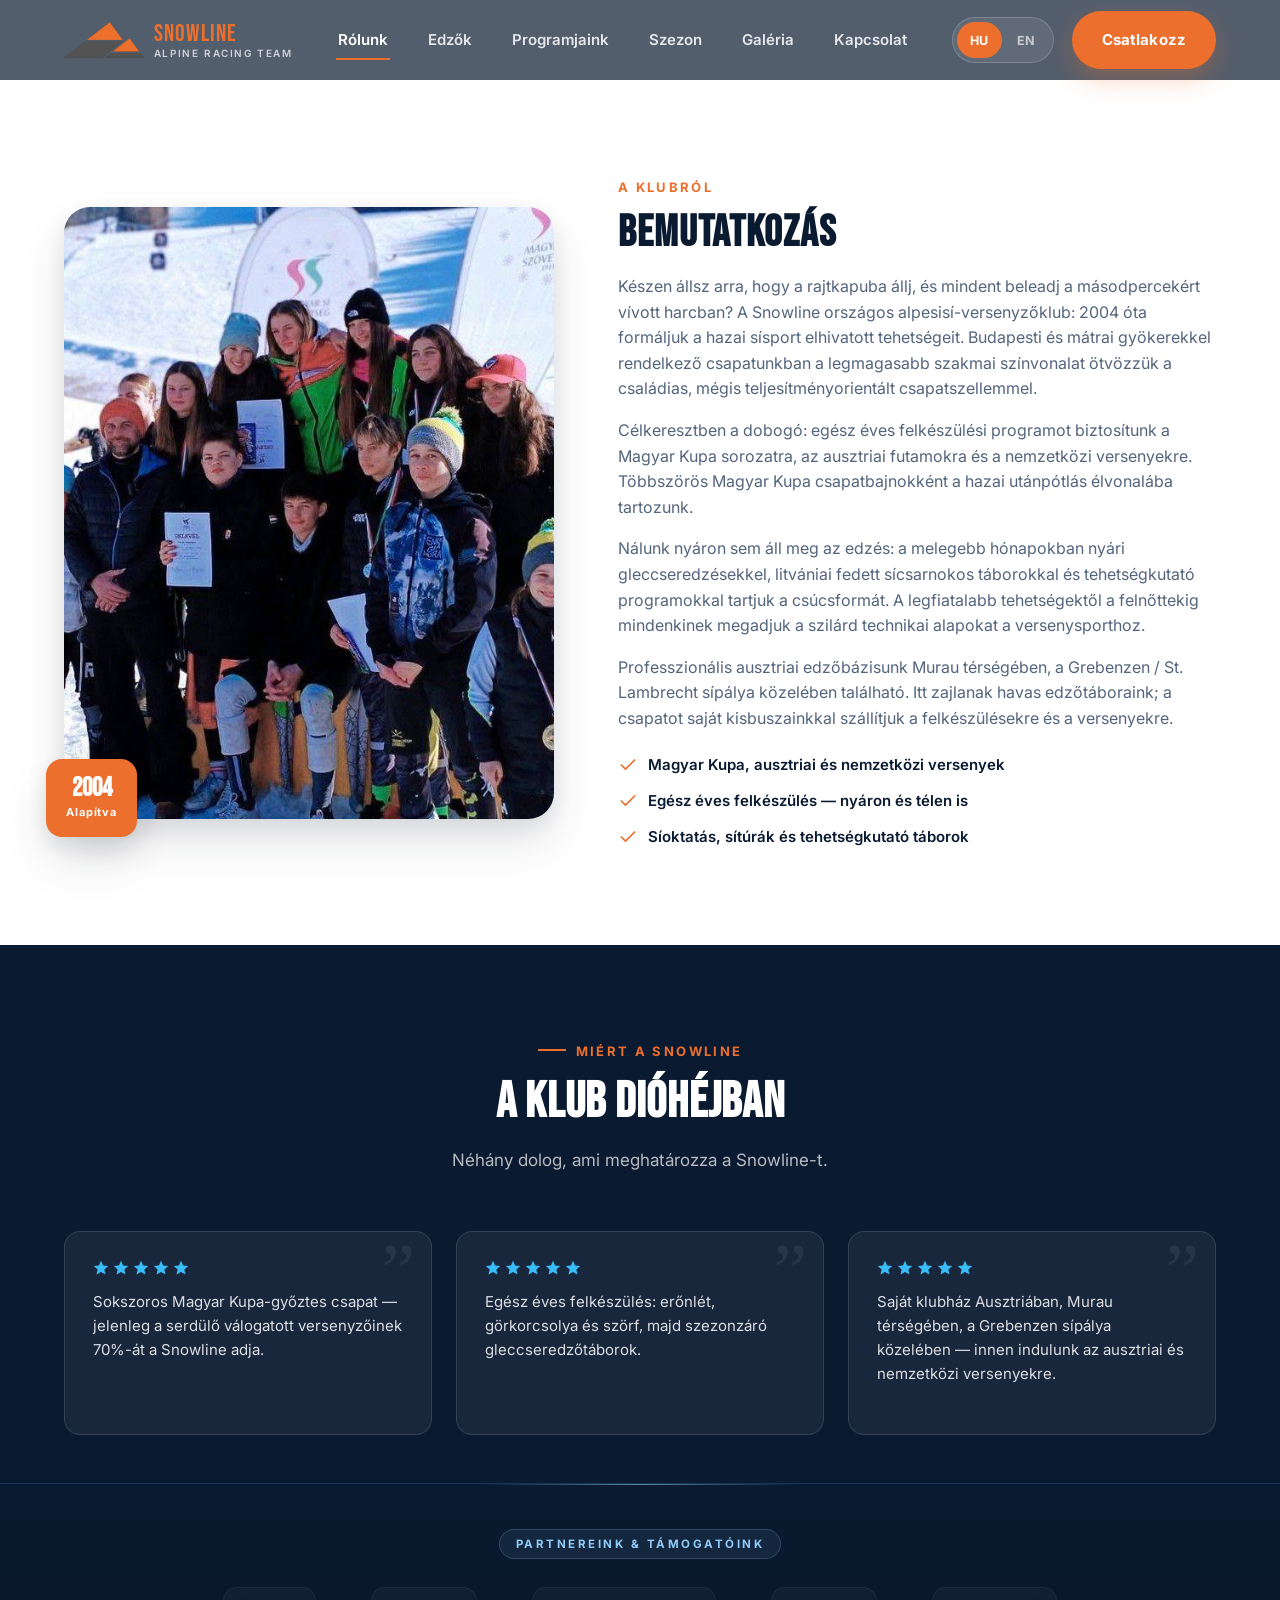
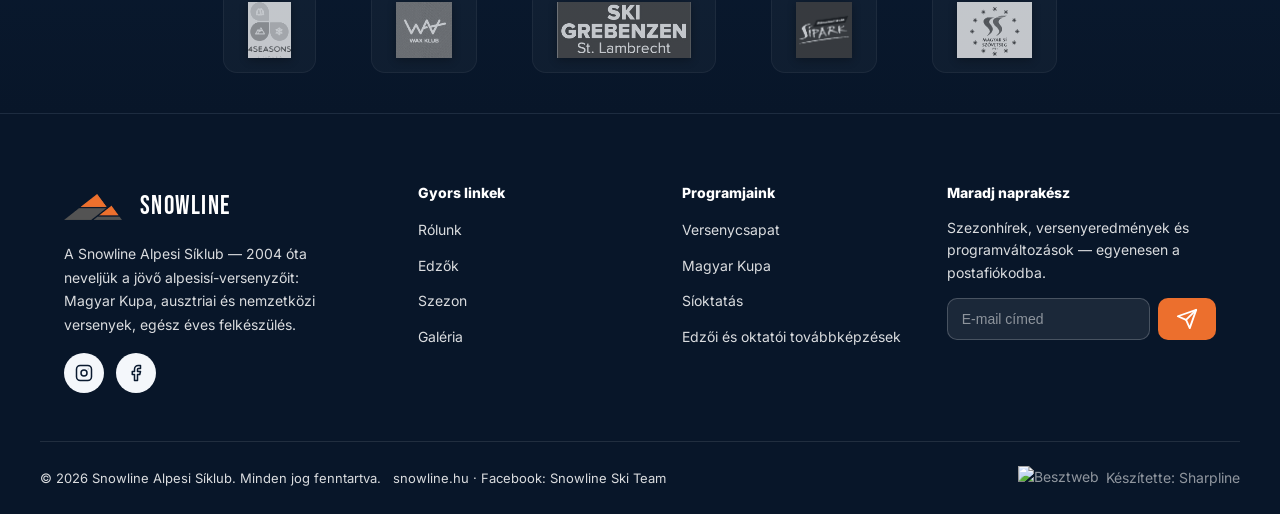
==== commit c1234b46: "Rename credit badge from Sharpline to Besztweb" ====
--- a/about.html
+++ b/about.html
@@ -197,7 +197,7 @@
       <span data-i18n="footerTemplateNote">Template by Snowline · Replace with your legal / privacy links</span>
     </div>
     <a href="#" target="_blank" rel="noopener" class="credit-badge">
-      <img src="/assets/sharpline-mark.png" alt="Sharpline" class="credit-badge-icon">
+      <img src="/assets/Besztweb.png" alt="Besztweb" class="credit-badge-icon">
       <span data-i18n="footerCredit">Készítette: Sharpline</span>
     </a>
   </div>
--- a/styles.css
+++ b/styles.css
@@ -624,6 +624,10 @@
     background:var(--color-accent);color:#fff;border:none;border-radius:var(--radius-sm);padding:0 18px;font-weight:700;font-size:14px;min-width:44px;
   }
   .footer-bottom{display:flex;justify-content:space-between;align-items:center;padding:24px 0;font-size:13px;flex-wrap:wrap;gap:12px;}
+  .footer-legal{display:flex;flex-wrap:wrap;gap:12px;}
+  .credit-badge{display:inline-flex;align-items:center;gap:7px;color:rgba(255,255,255,0.55);text-decoration:none;font-size:14px;transition:color 200ms ease;}
+  .credit-badge:hover{color:#fff;}
+  .credit-badge-icon{height:24px;width:auto;display:block;}
   .footer-bottom .social-row a{background:rgba(255,255,255,0.08);color:#fff;}
   @media (max-width:900px){
     .footer-grid{grid-template-columns:1fr 1fr;}
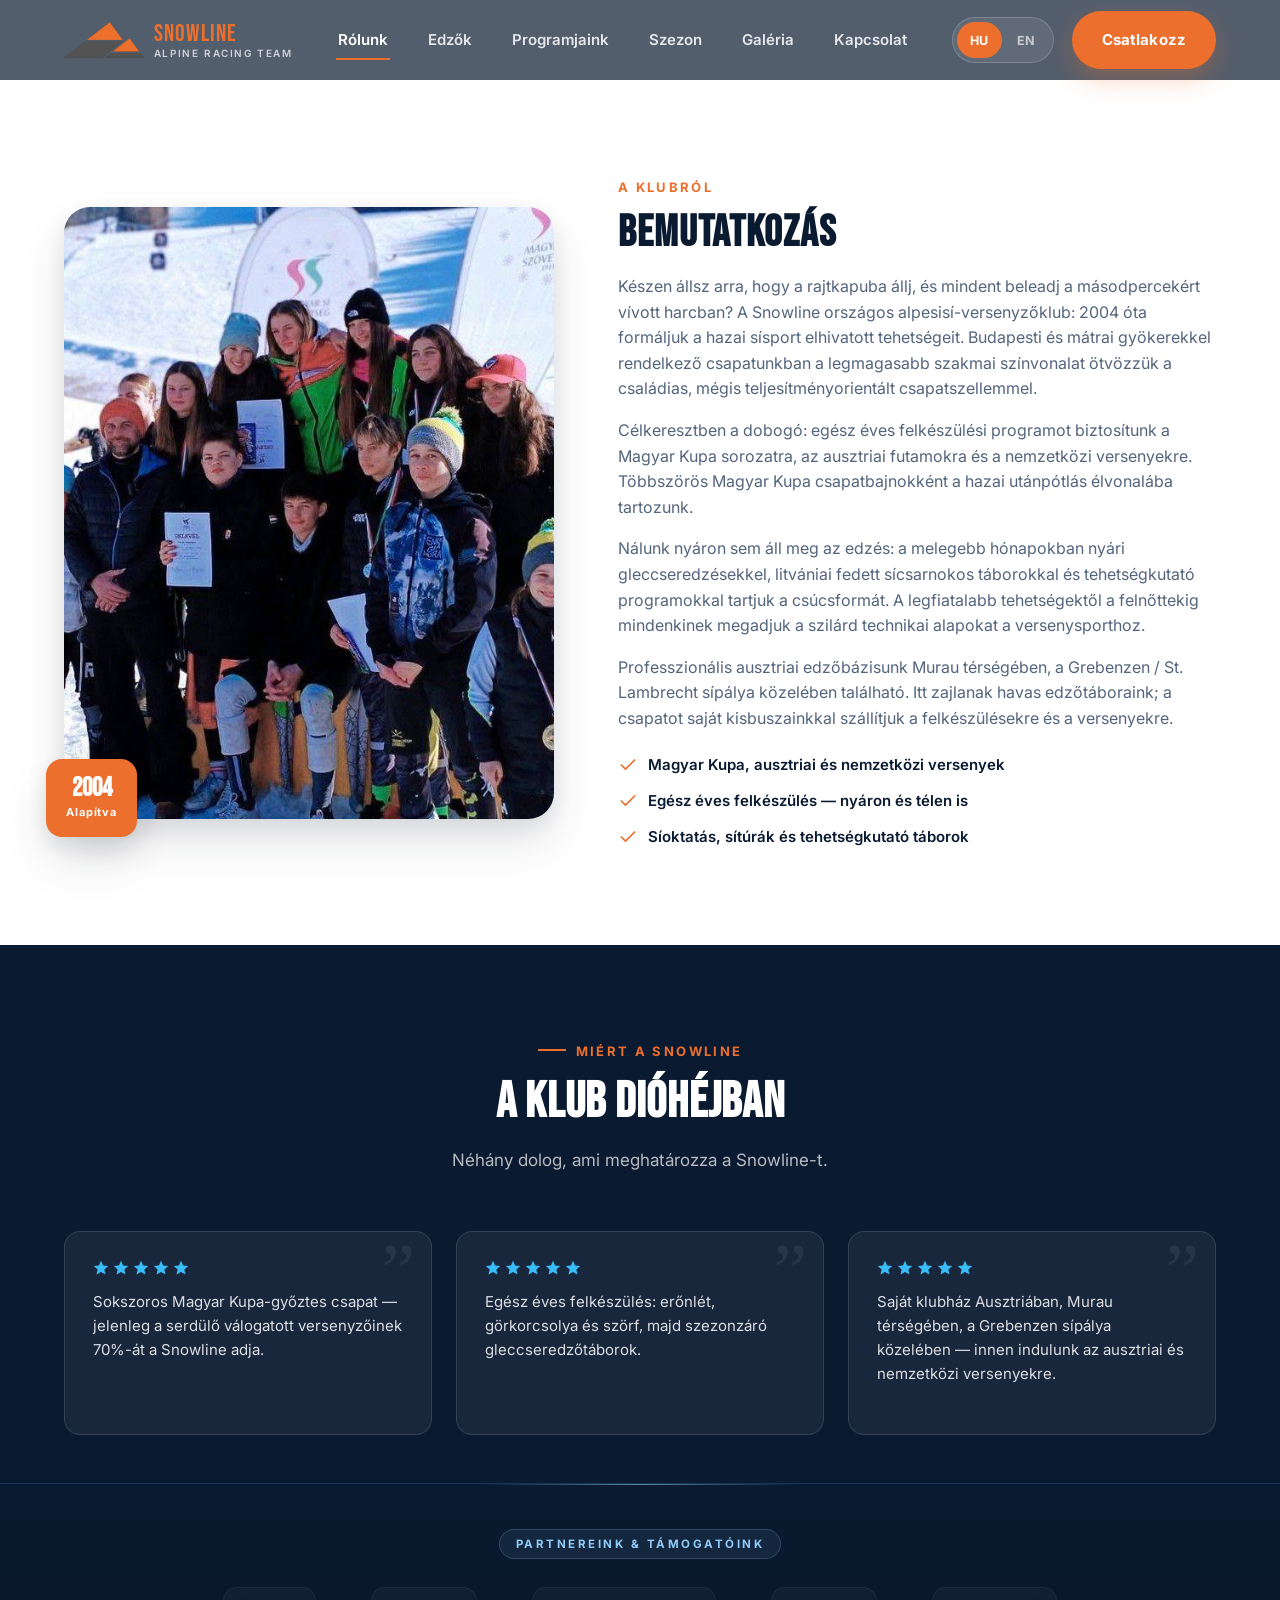
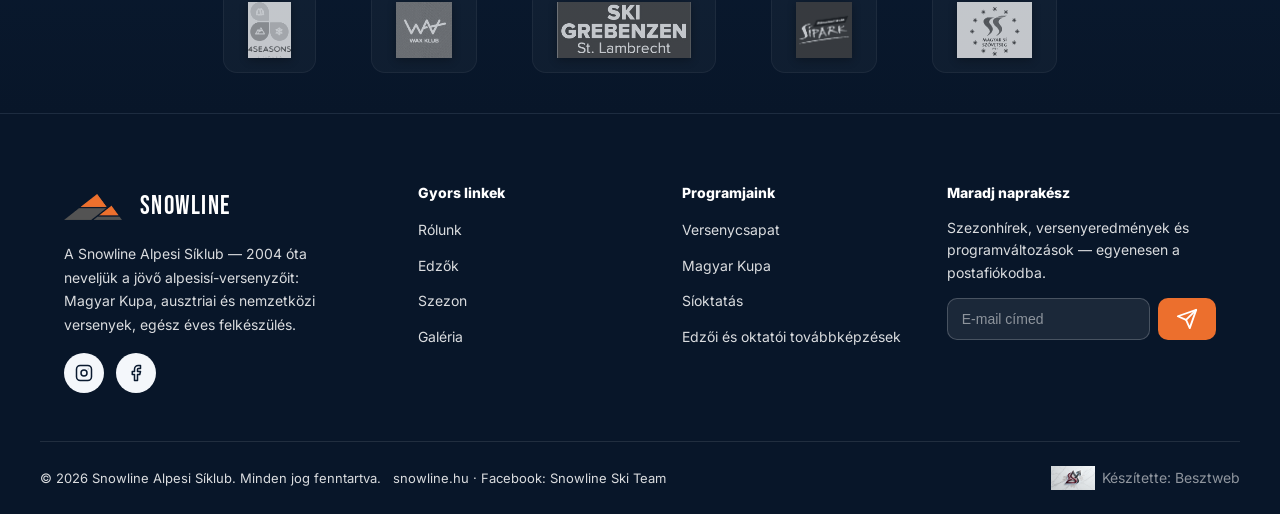
==== commit af14b4f1: "Fix static footer credit fallback text to Besztweb" ====
--- a/about.html
+++ b/about.html
@@ -198,7 +198,7 @@
     </div>
     <a href="#" target="_blank" rel="noopener" class="credit-badge">
       <img src="/assets/Besztweb.png" alt="Besztweb" class="credit-badge-icon">
-      <span data-i18n="footerCredit">Készítette: Sharpline</span>
+      <span data-i18n="footerCredit">Készítette: Besztweb</span>
     </a>
   </div>
 </footer>
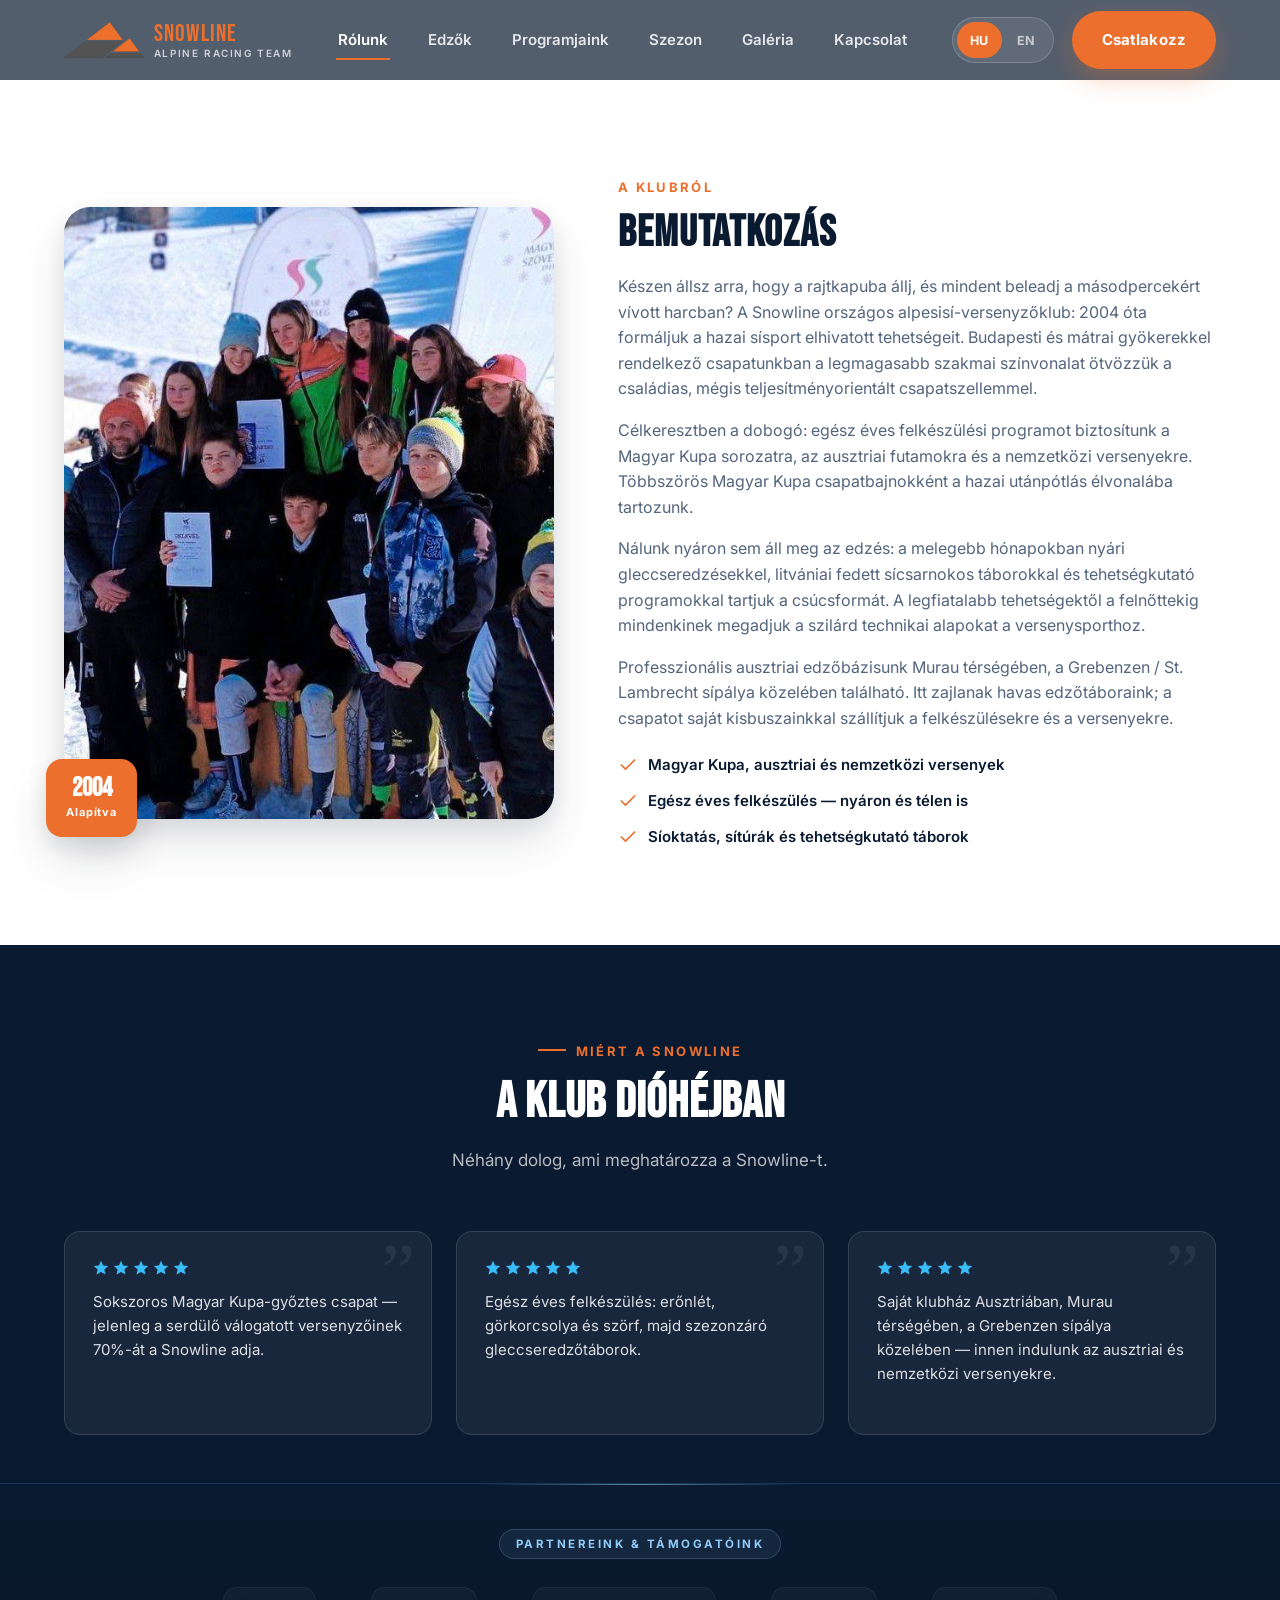
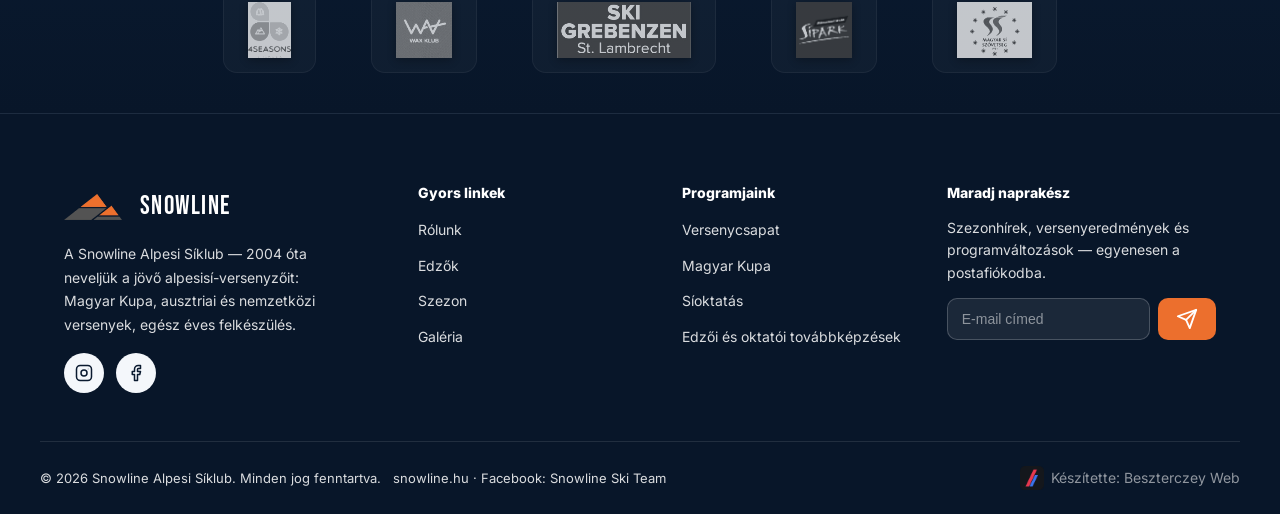
==== commit 7b4ddbd2: "Lábléc: készítői link az új beszterczey.com domainre (Beszterczey Web) A Besztweb arculata Besztercz" ====
--- a/about.html
+++ b/about.html
@@ -196,9 +196,10 @@
       <span data-i18n="footerCopyright">© 2026 Snowline Ski Club. All rights reserved.</span>
       <span data-i18n="footerTemplateNote">Template by Snowline · Replace with your legal / privacy links</span>
     </div>
-    <a href="#" target="_blank" rel="noopener" class="credit-badge">
-      <img src="/assets/Besztweb.png" alt="Besztweb" class="credit-badge-icon">
-      <span data-i18n="footerCredit">Készítette: Besztweb</span>
+    <!-- Készítői link: Beszterczey Web (korábban Besztweb, besztweb.vercel.app) → új domain: beszterczey.com -->
+        <a href="https://beszterczey.com/" target="_blank" rel="noopener" class="credit-badge">
+      <img src="/assets/Besztweb.png" alt="Beszterczey Web" class="credit-badge-icon">
+      <span data-i18n="footerCredit">Készítette: Beszterczey Web</span>
     </a>
   </div>
 </footer>
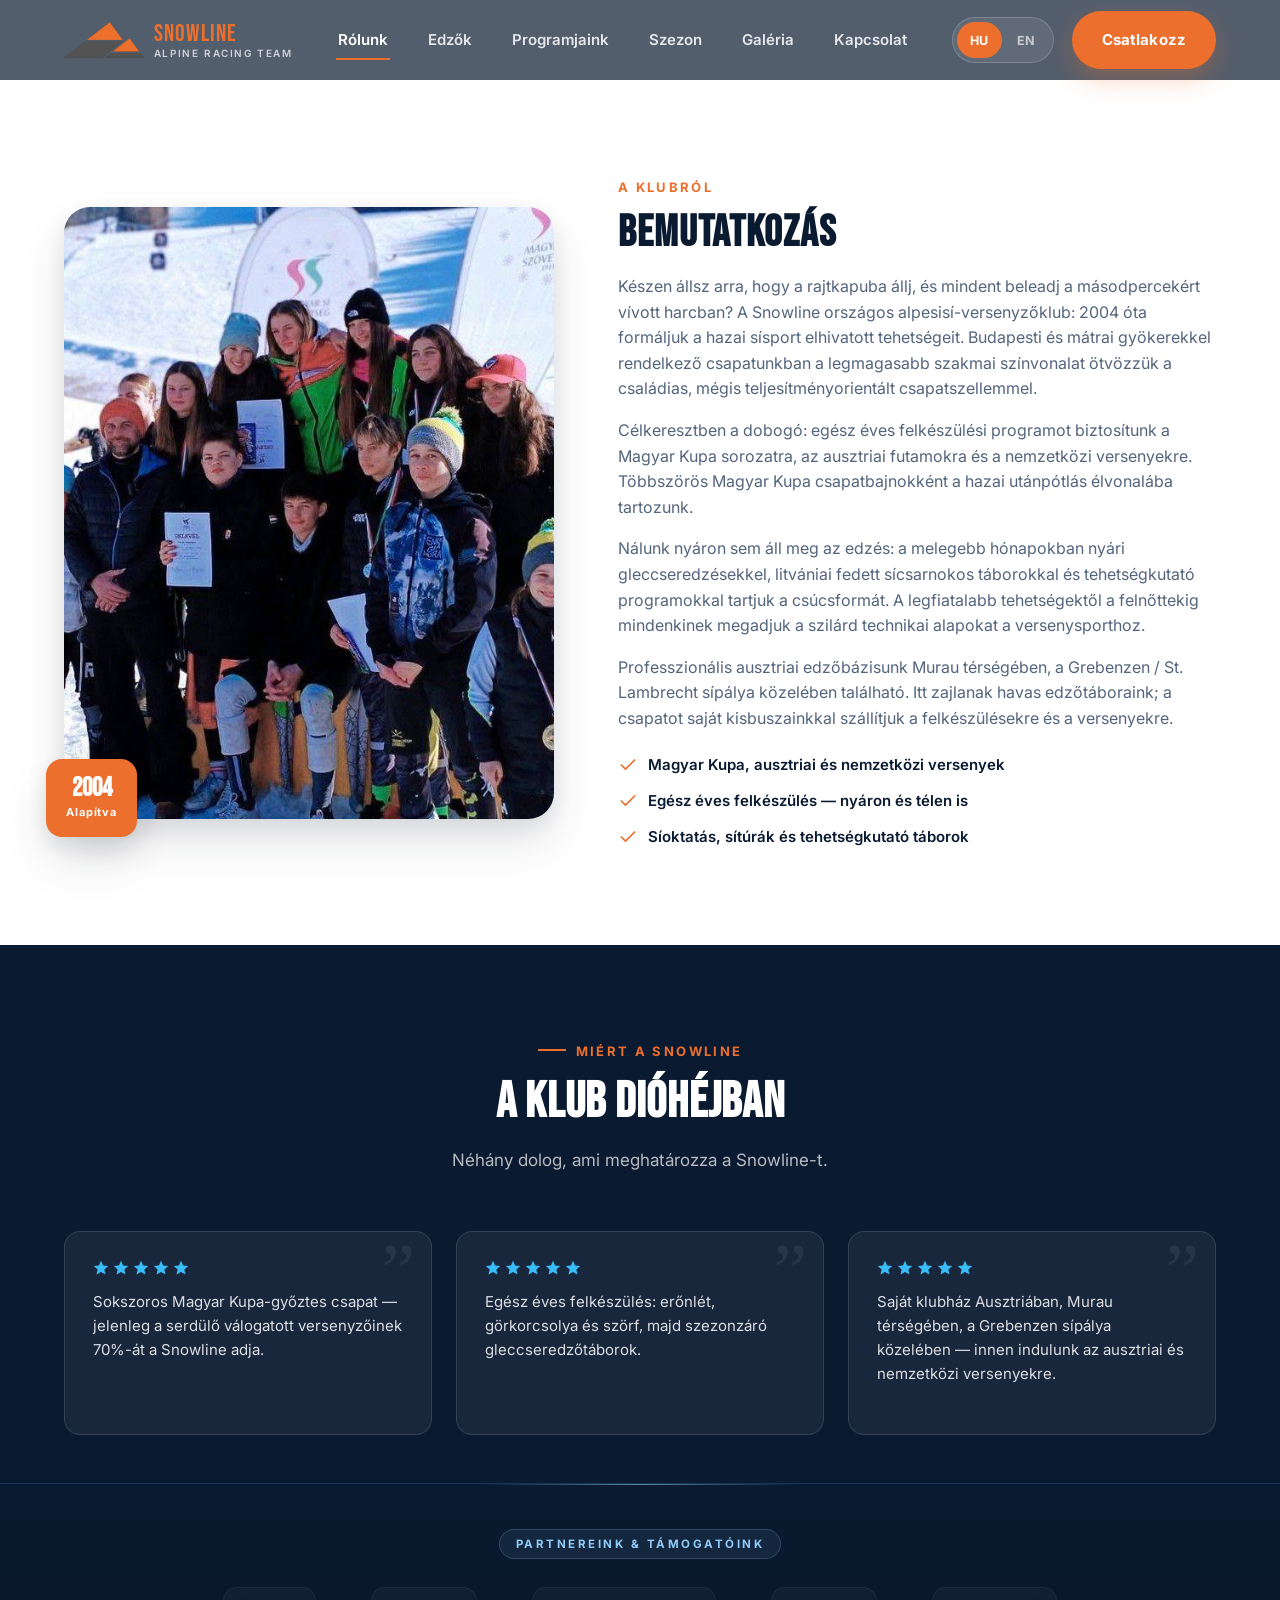
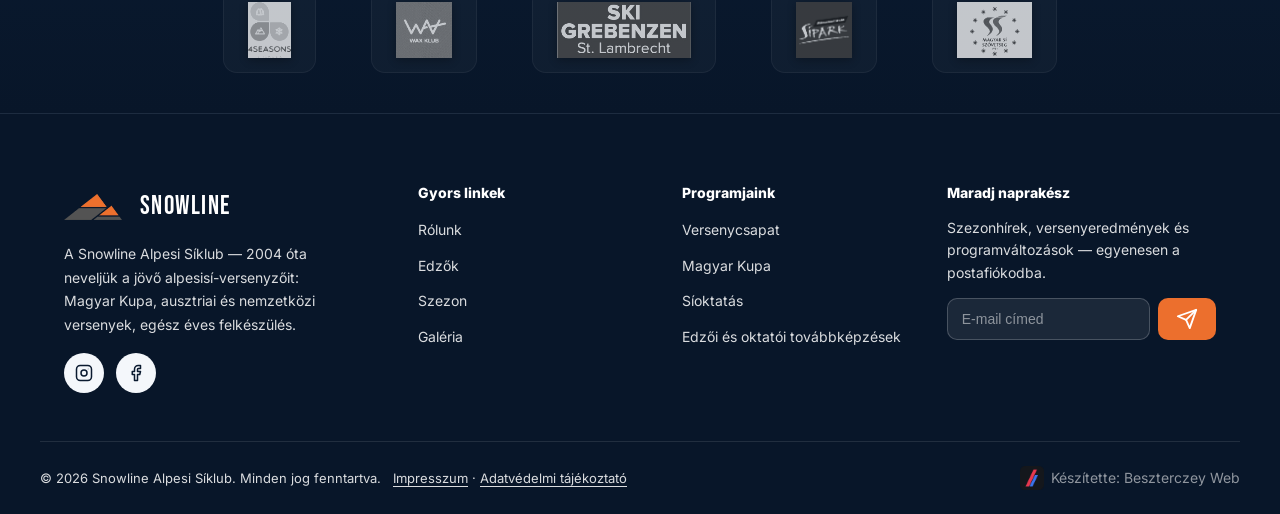
==== commit 70fafed3: "Jogi oldalak: Impresszum és Adatvédelmi tájékoztató (HU/EN) A lábléc sablon-helyőrzője („Replace wit" ====
--- a/about.html
+++ b/about.html
@@ -194,7 +194,8 @@
   <div class="container footer-bottom">
     <div class="footer-legal">
       <span data-i18n="footerCopyright">© 2026 Snowline Ski Club. All rights reserved.</span>
-      <span data-i18n="footerTemplateNote">Template by Snowline · Replace with your legal / privacy links</span>
+      <!-- Jogi linkek (korábban sablon-helyőrző szöveg volt itt) -->
+      <span data-i18n="footerTemplateNote"><a href="/impresszum.html">Impresszum</a> · <a href="/adatvedelem.html">Adatvédelmi tájékoztató</a></span>
     </div>
     <!-- Készítői link: Beszterczey Web (korábban Besztweb, besztweb.vercel.app) → új domain: beszterczey.com -->
         <a href="https://beszterczey.com/" target="_blank" rel="noopener" class="credit-badge">
--- a/styles.css
+++ b/styles.css
@@ -781,3 +781,31 @@
     max-width: 140px;
   }
 }
+
+
+/* ==========================================================================
+   Jogi oldalak (impresszum.html, adatvedelem.html)
+   A HU/EN szöveg két külön blokkban van (lang="hu" / lang="en"); az i18n.js
+   applyLang() a <html lang> attribútumot állítja, ez alapján látszik az egyik.
+   ========================================================================== */
+.legal{padding:72px 0 96px;background:var(--color-surface);}
+.legal-wrap{max-width:820px;}
+html[lang="en"] .legal [lang="hu"]{display:none;}
+html:not([lang="en"]) .legal [lang="en"]{display:none;}
+.legal h1{font-family:var(--font-display);font-size:clamp(40px,6vw,64px);color:var(--color-primary);letter-spacing:0.015em;margin:10px 0 12px;line-height:1;}
+.legal-lead{font-size:18px;color:var(--color-text-muted);margin:0 0 40px;max-width:640px;}
+.legal h2{font-size:20px;color:var(--color-primary);margin:40px 0 14px;padding-top:24px;border-top:1px solid var(--color-border);}
+.legal p{margin:0 0 14px;line-height:1.7;}
+.legal a{color:var(--color-accent-dark);text-decoration:underline;text-underline-offset:3px;}
+.legal-dl{display:grid;grid-template-columns:minmax(150px,220px) 1fr;gap:10px 24px;margin:0 0 16px;background:#fff;border:1px solid var(--color-border);border-radius:var(--radius-md);padding:20px 24px;}
+.legal-dl dt{font-weight:600;color:var(--color-text-muted);font-size:14px;}
+.legal-dl dd{margin:0;}
+.legal-list{list-style:disc;padding-left:20px;margin:0 0 14px;}
+.legal-list li{margin-bottom:8px;line-height:1.6;}
+.legal-meta{margin-top:40px !important;font-size:14px;color:var(--color-text-muted);}
+@media (max-width:640px){.legal-dl{grid-template-columns:1fr;gap:2px 0;}.legal-dl dd{margin-bottom:10px;}}
+/* lábléc jogi linkek */
+.footer-legal a{color:inherit;text-decoration:underline;text-underline-offset:3px;}
+.footer-legal a:hover{color:#fff;}
+/* adatvédelmi link a hozzájárulás szövegében */
+.consent-row a{color:var(--color-accent-dark);text-decoration:underline;}
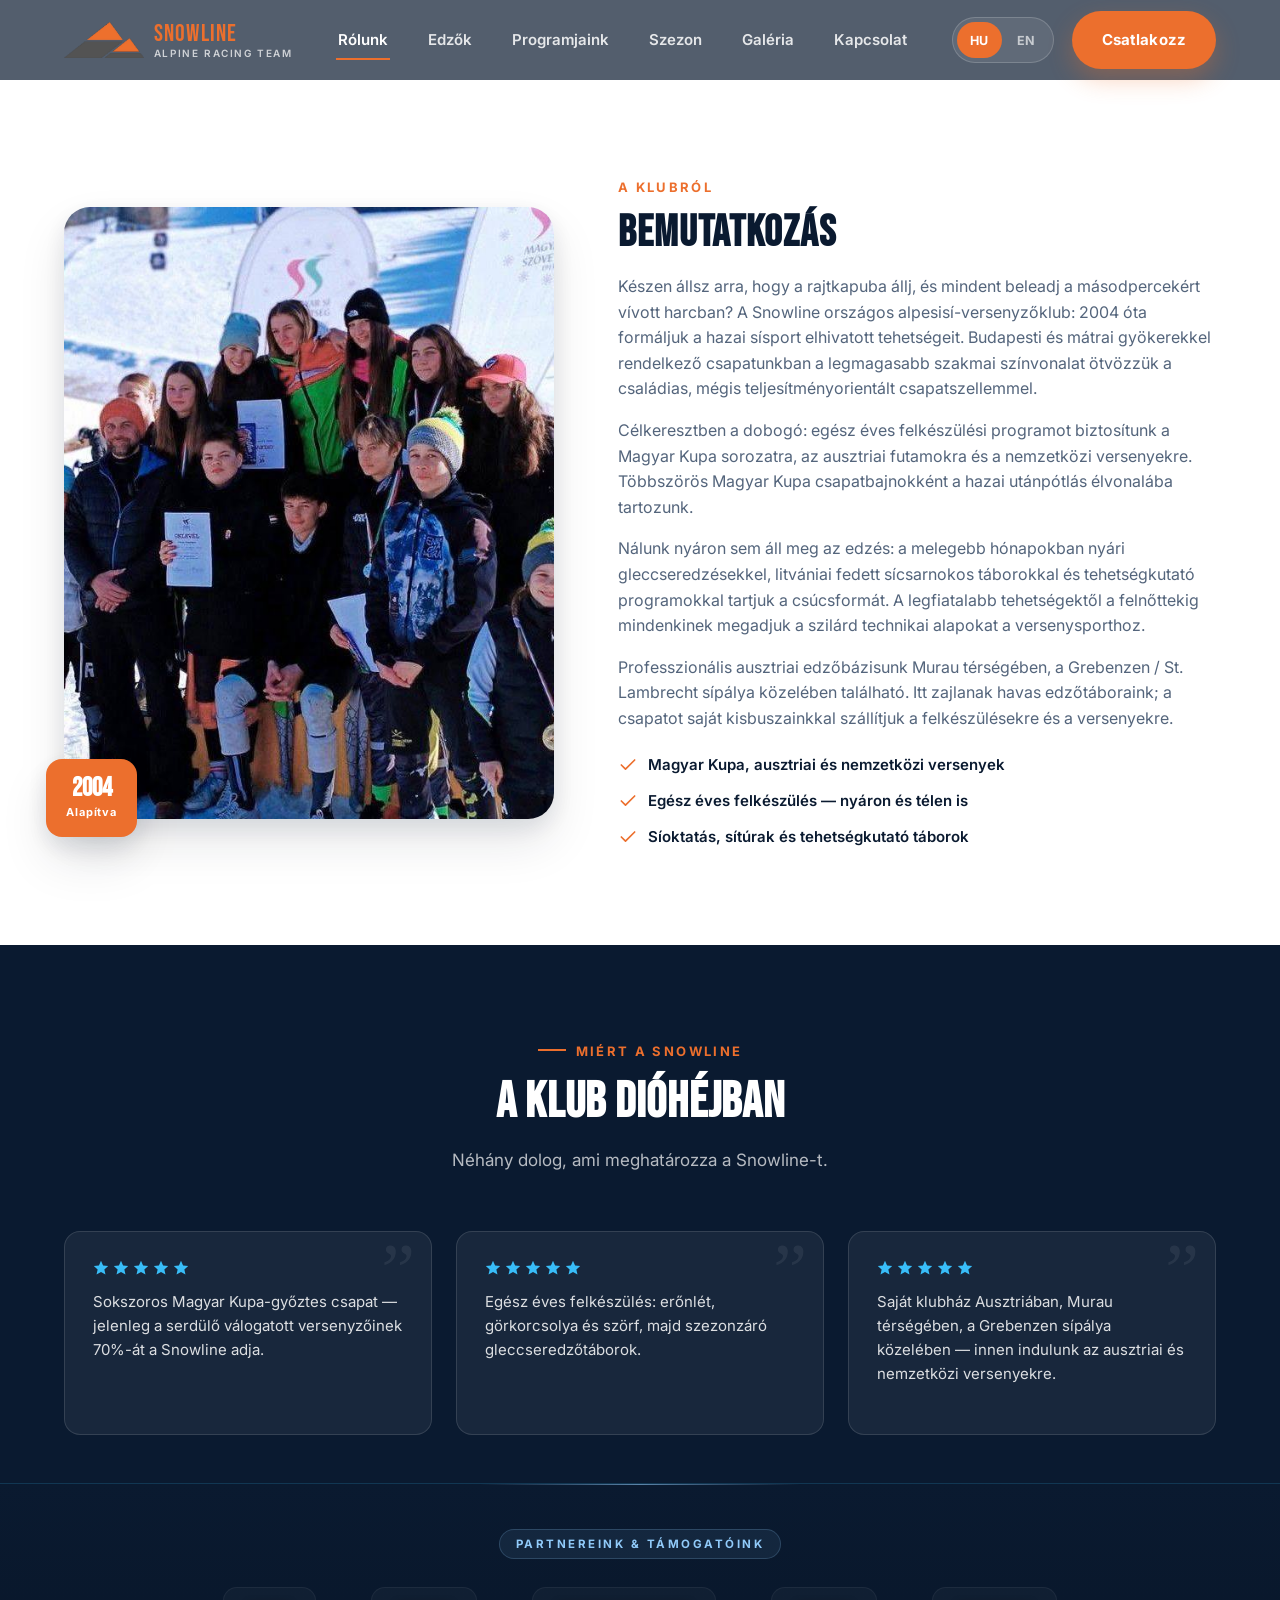
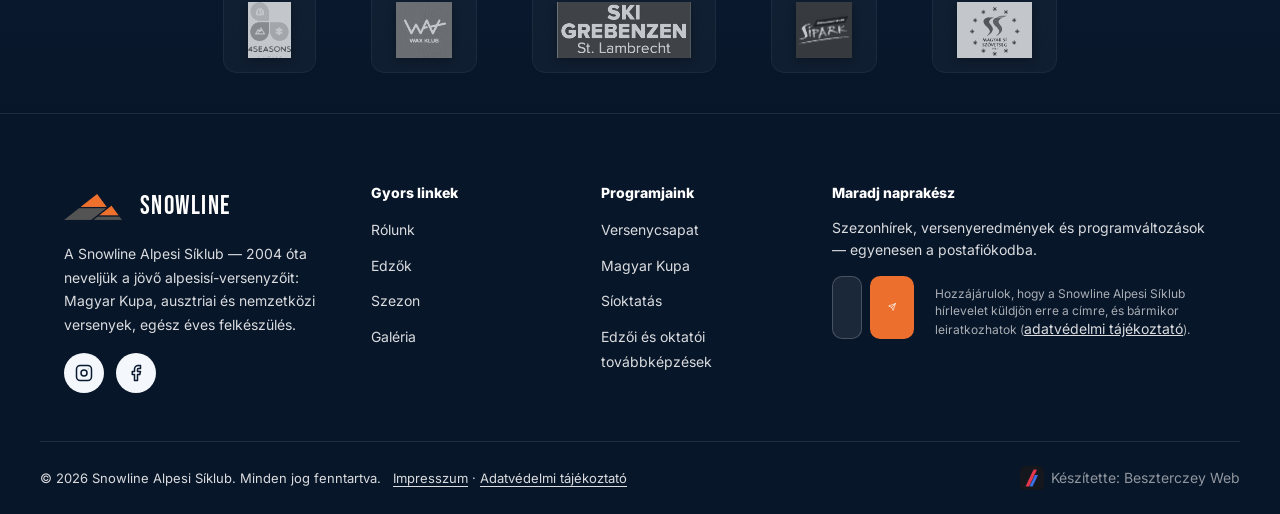
==== commit 376ab839: "Update footer newsletter form on about/coaches/gallery pages Adds consent checkbox, honeypot and sta" ====
--- a/about.html
+++ b/about.html
@@ -182,12 +182,24 @@
     <div class="footer-col">
       <h4 data-i18n="footerStayUpdated">Stay Updated</h4>
       <p style="font-size:14px;margin-bottom:14px;" data-i18n="footerNewsletterDesc">Season announcements, race results and schedule changes — straight to your inbox.</p>
-      <form class="newsletter" onsubmit="event.preventDefault();">
+      <form class="newsletter" id="newsletterForm" novalidate>
         <label for="newsletterEmail" class="sr-only" style="position:absolute;width:1px;height:1px;overflow:hidden;clip:rect(0,0,0,0);" data-i18n="footerNewsletterLabel">Email address</label>
-        <input type="email" id="newsletterEmail" placeholder="Your email" required data-i18n-placeholder="footerNewsletterPh">
-        <button type="submit" aria-label="Subscribe">
+        <input type="email" id="newsletterEmail" name="newsletterEmail" placeholder="Your email" required data-i18n-placeholder="footerNewsletterPh">
+        <button type="submit" aria-label="Subscribe" id="newsletterSubmitBtn">
           <svg class="icon" width="16" height="16" viewBox="0 0 24 24" fill="none" stroke="currentColor" stroke-width="2" stroke-linecap="round" stroke-linejoin="round" aria-hidden="true"><line x1="22" y1="2" x2="11" y2="13"/><polygon points="22 2 15 22 11 13 2 9 22 2"/></svg>
         </button>
+        <label class="newsletter-consent-row" for="newsletterConsent" style="display:flex;gap:6px;align-items:flex-start;font-size:12px;line-height:1.4;margin-top:10px;">
+          <input type="checkbox" id="newsletterConsent" required style="margin-top:2px;flex-shrink:0;">
+          <span data-i18n="footerNewsletterConsent">I agree that Snowline Alpine Ski Club may send newsletter emails to this address, and that I can unsubscribe at any time (<a href="/adatvedelem.html" target="_blank">privacy policy</a>).</span>
+        </label>
+        <div style="position:absolute;left:-9999px;top:-9999px;" aria-hidden="true">
+          <label for="newsletterBotcheck">Leave this field empty</label>
+          <input type="text" id="newsletterBotcheck" name="newsletterBotcheck" tabindex="-1" autocomplete="off">
+        </div>
+        <p class="newsletter-status" id="newsletterStatus" role="status" style="font-size:12px;margin-top:8px;min-height:14px;"></p>
+        <span id="i18nNewsletterSending" data-i18n="footerNewsletterSending" hidden>Sending...</span>
+        <span id="i18nNewsletterSuccess" data-i18n="footerNewsletterSuccess" hidden>Almost done — check your inbox to confirm your subscription.</span>
+        <span id="i18nNewsletterError" data-i18n="footerNewsletterError" hidden>Something went wrong. Please try again later.</span>
       </form>
     </div>
   </div>
--- a/styles.css
+++ b/styles.css
@@ -607,6 +607,11 @@
 
   /* ---------- FOOTER ---------- */
   footer{background:#081629;color:rgba(255,255,255,0.85);padding:72px 0 0;margin-top:0;border-top:none;}
+  .newsletter-consent-row{color:rgba(255,255,255,0.65);}
+  .newsletter-consent-row input[type="checkbox"]{accent-color:var(--color-accent, #4F9CF9);}
+  .newsletter-consent-row a{color:rgba(255,255,255,0.85);text-decoration:underline;}
+  .newsletter-status.is-success{color:#6EE7B7;}
+  .newsletter-status.is-error{color:#FCA5A5;}
   .footer-grid{display:grid;grid-template-columns:1.4fr 1fr 1fr 1.2fr;gap:40px;padding-bottom:48px;border-bottom:1px solid rgba(255,255,255,0.1);}
   .footer-brand .brand{margin-bottom:14px;}
   .footer-brand p{font-size:14px;line-height:1.7;max-width:280px;}
@@ -752,7 +757,7 @@
 .partner-card img {
   height: 56px;       /* 38px helyett 56px – sokkal hangsúlyosabb és tisztán olvasható */
   width: auto;
-  max-width: 190px;   /* 145px helyett 190px, hogy a széles logók se nyomódjanak össze */
+  max-width: 190px;   /* 145px helyett 190px, hogy a széles logók se nyómódjanak össze */
   object-fit: contain;
   opacity: 0.75;      /* Kicsit világosabb alapból is, hogy jobban kivehető legyen */
   filter: grayscale(100%) brightness(1.2) drop-shadow(0 2px 5px rgba(0, 0, 0, 0.4));
